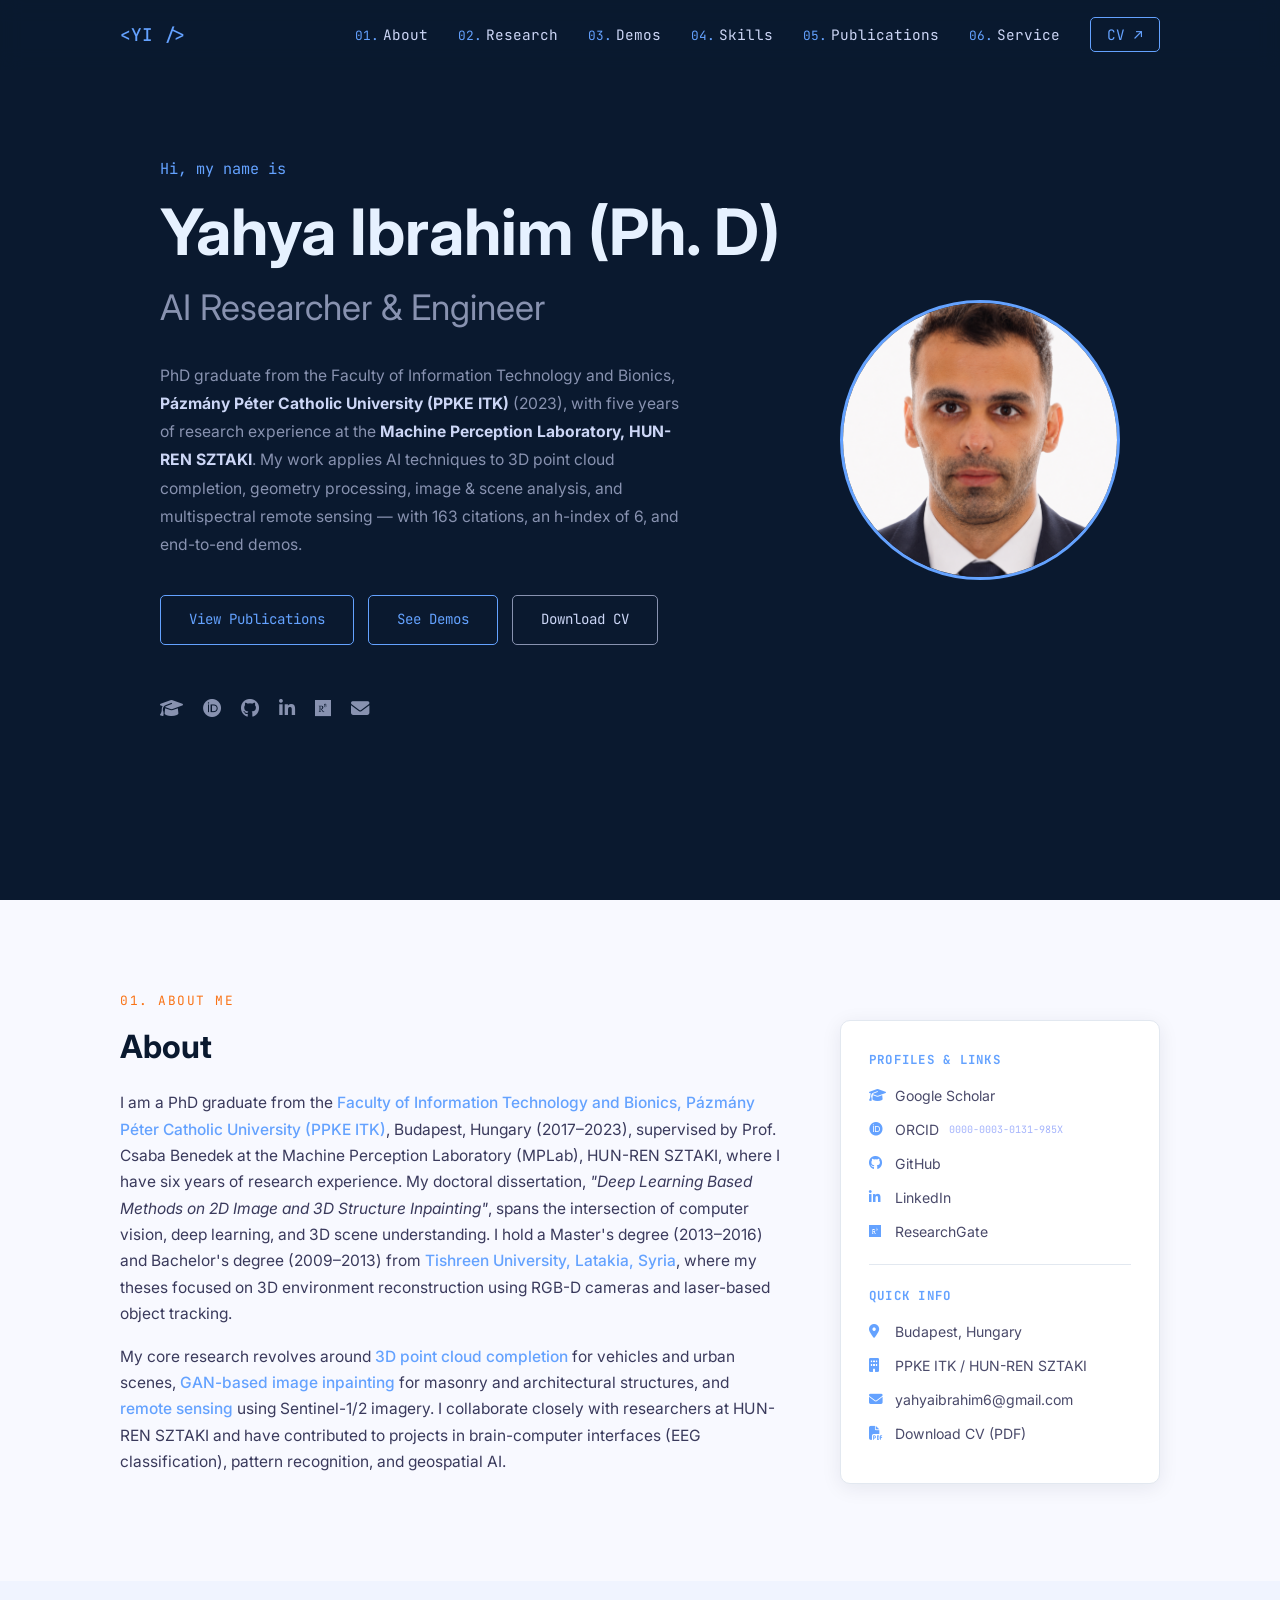
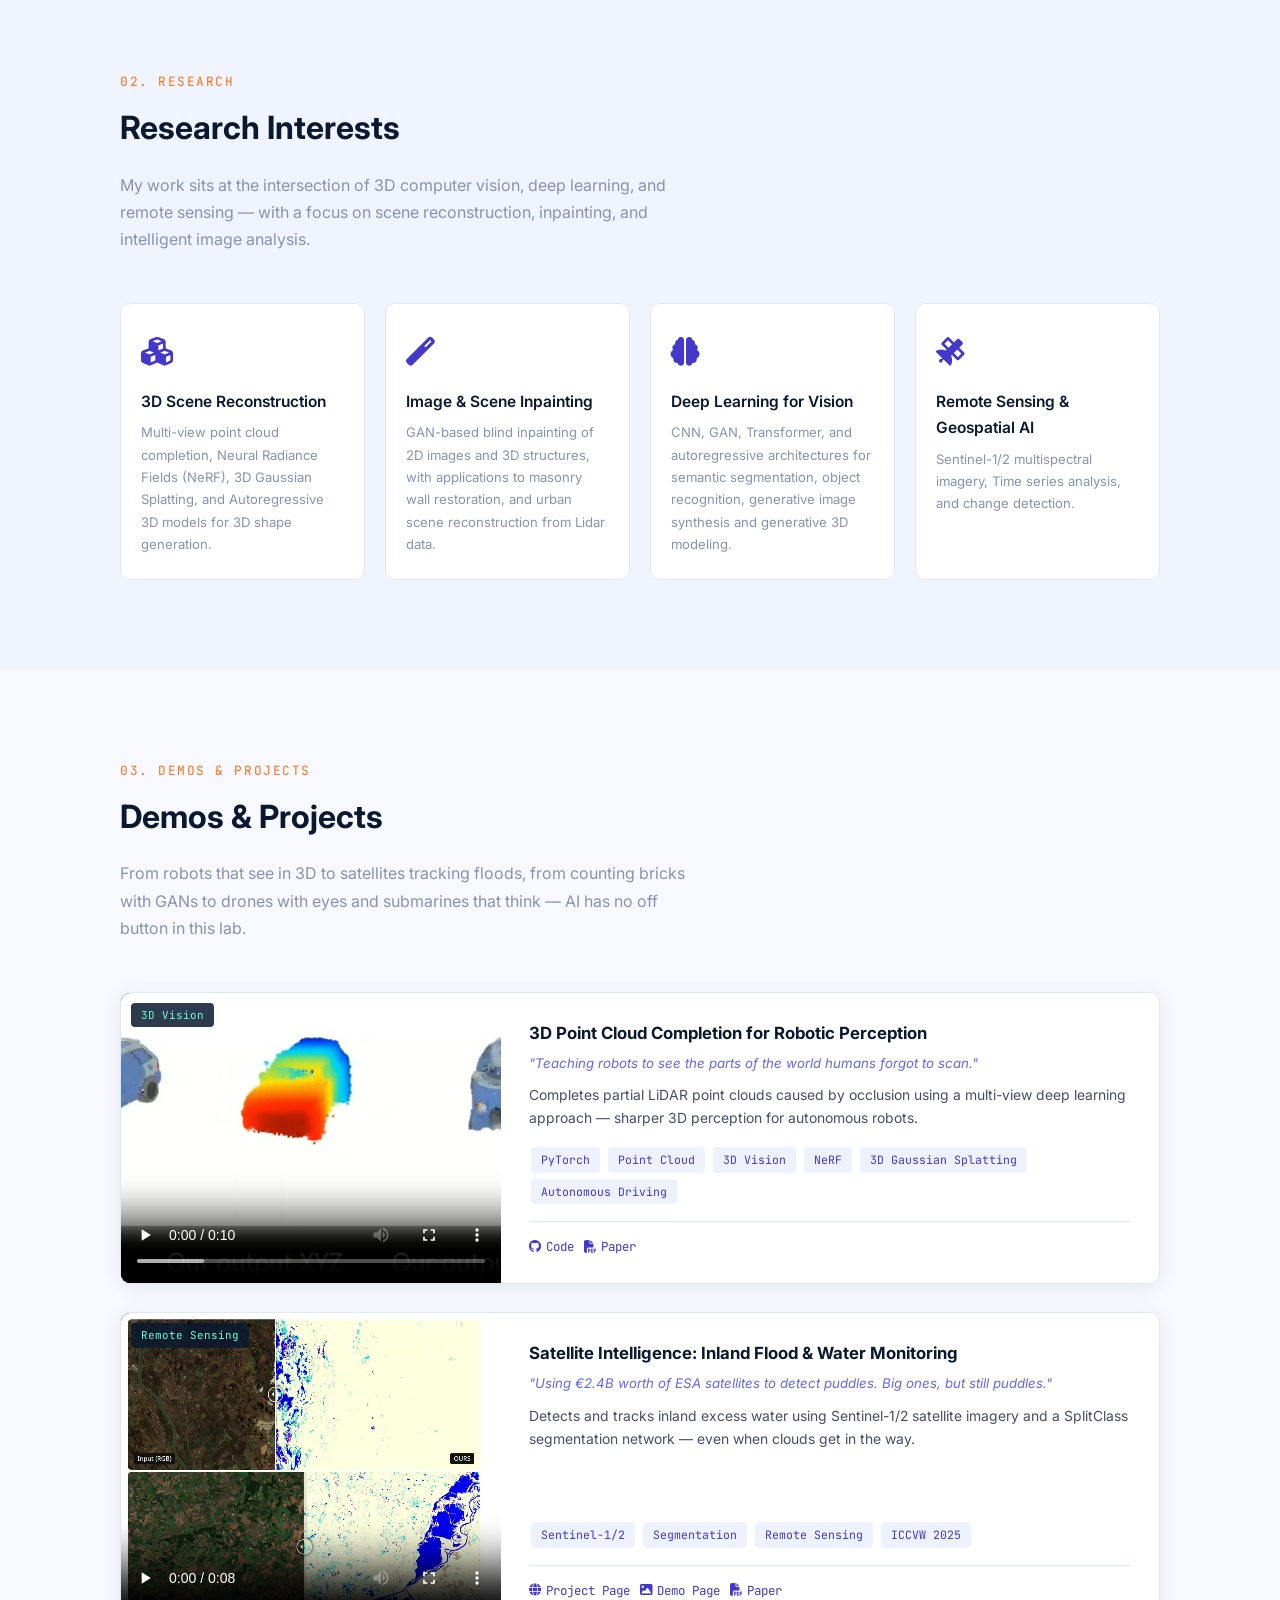
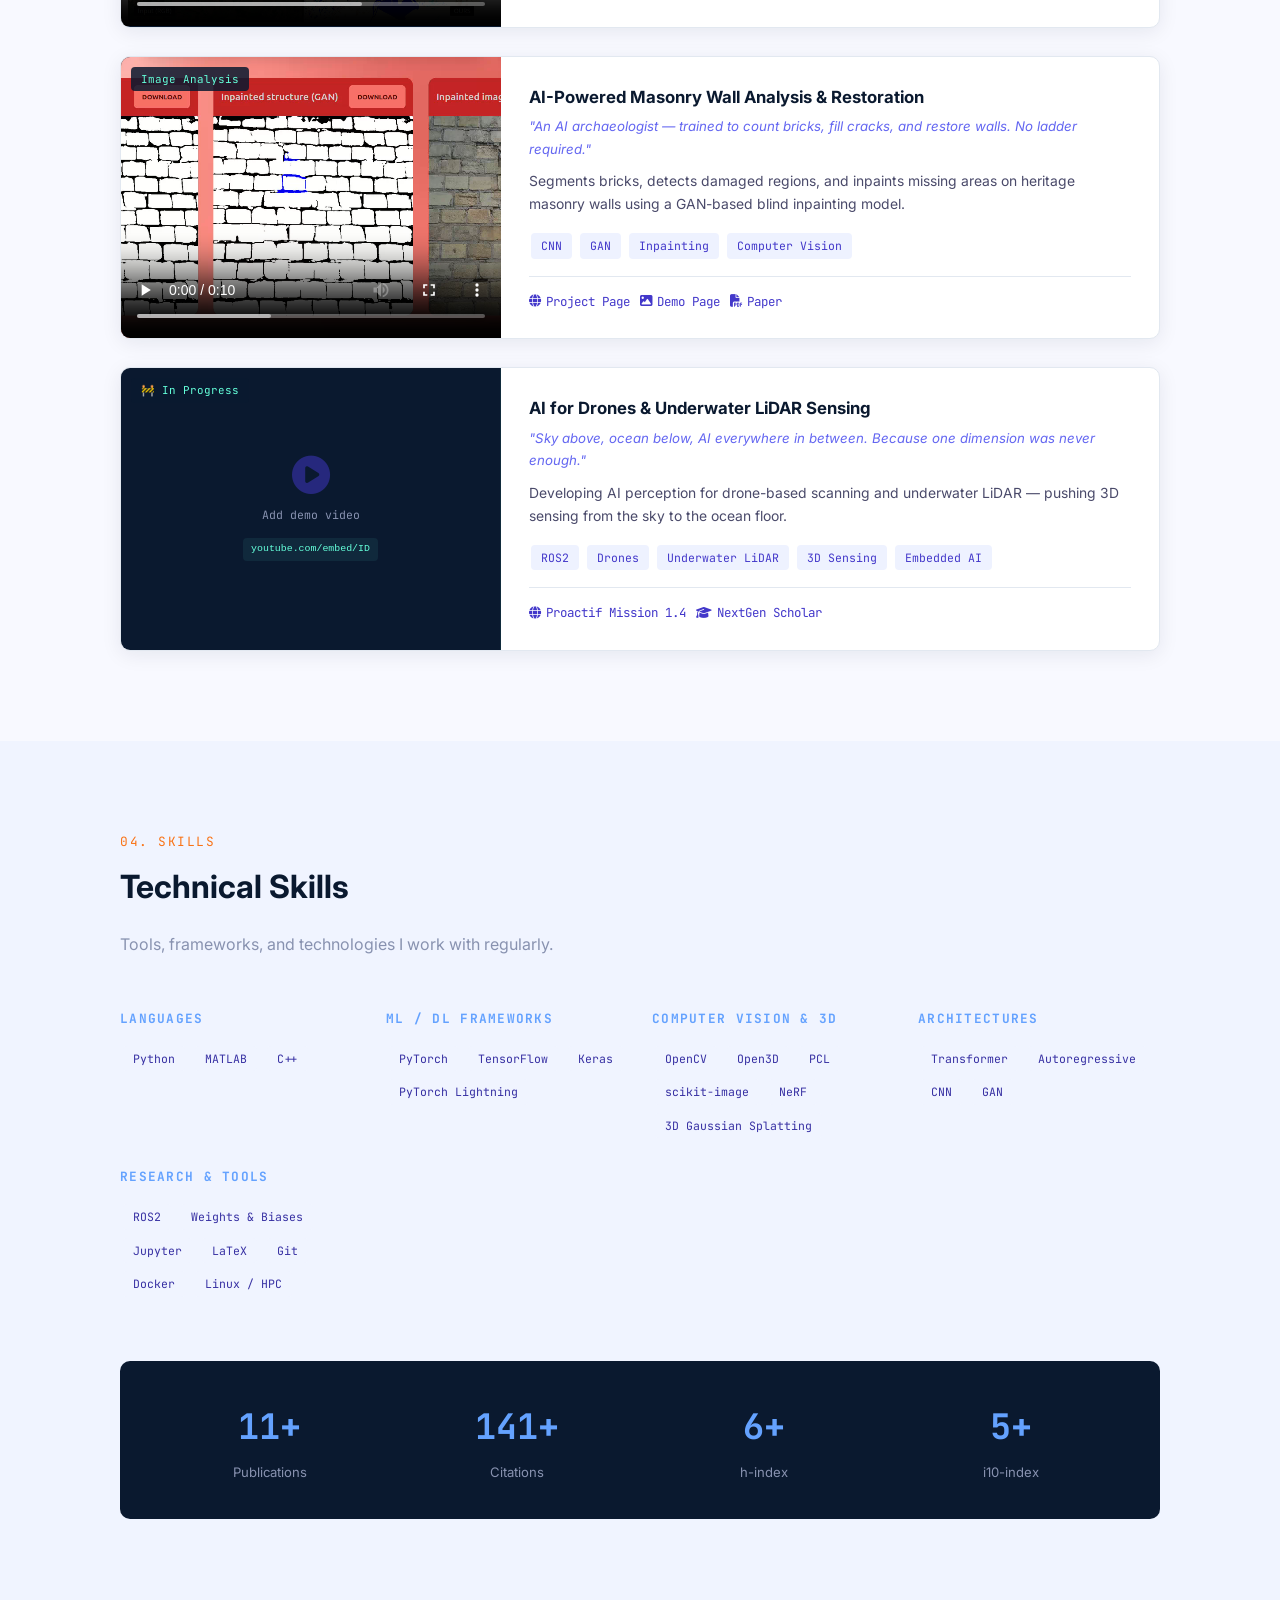
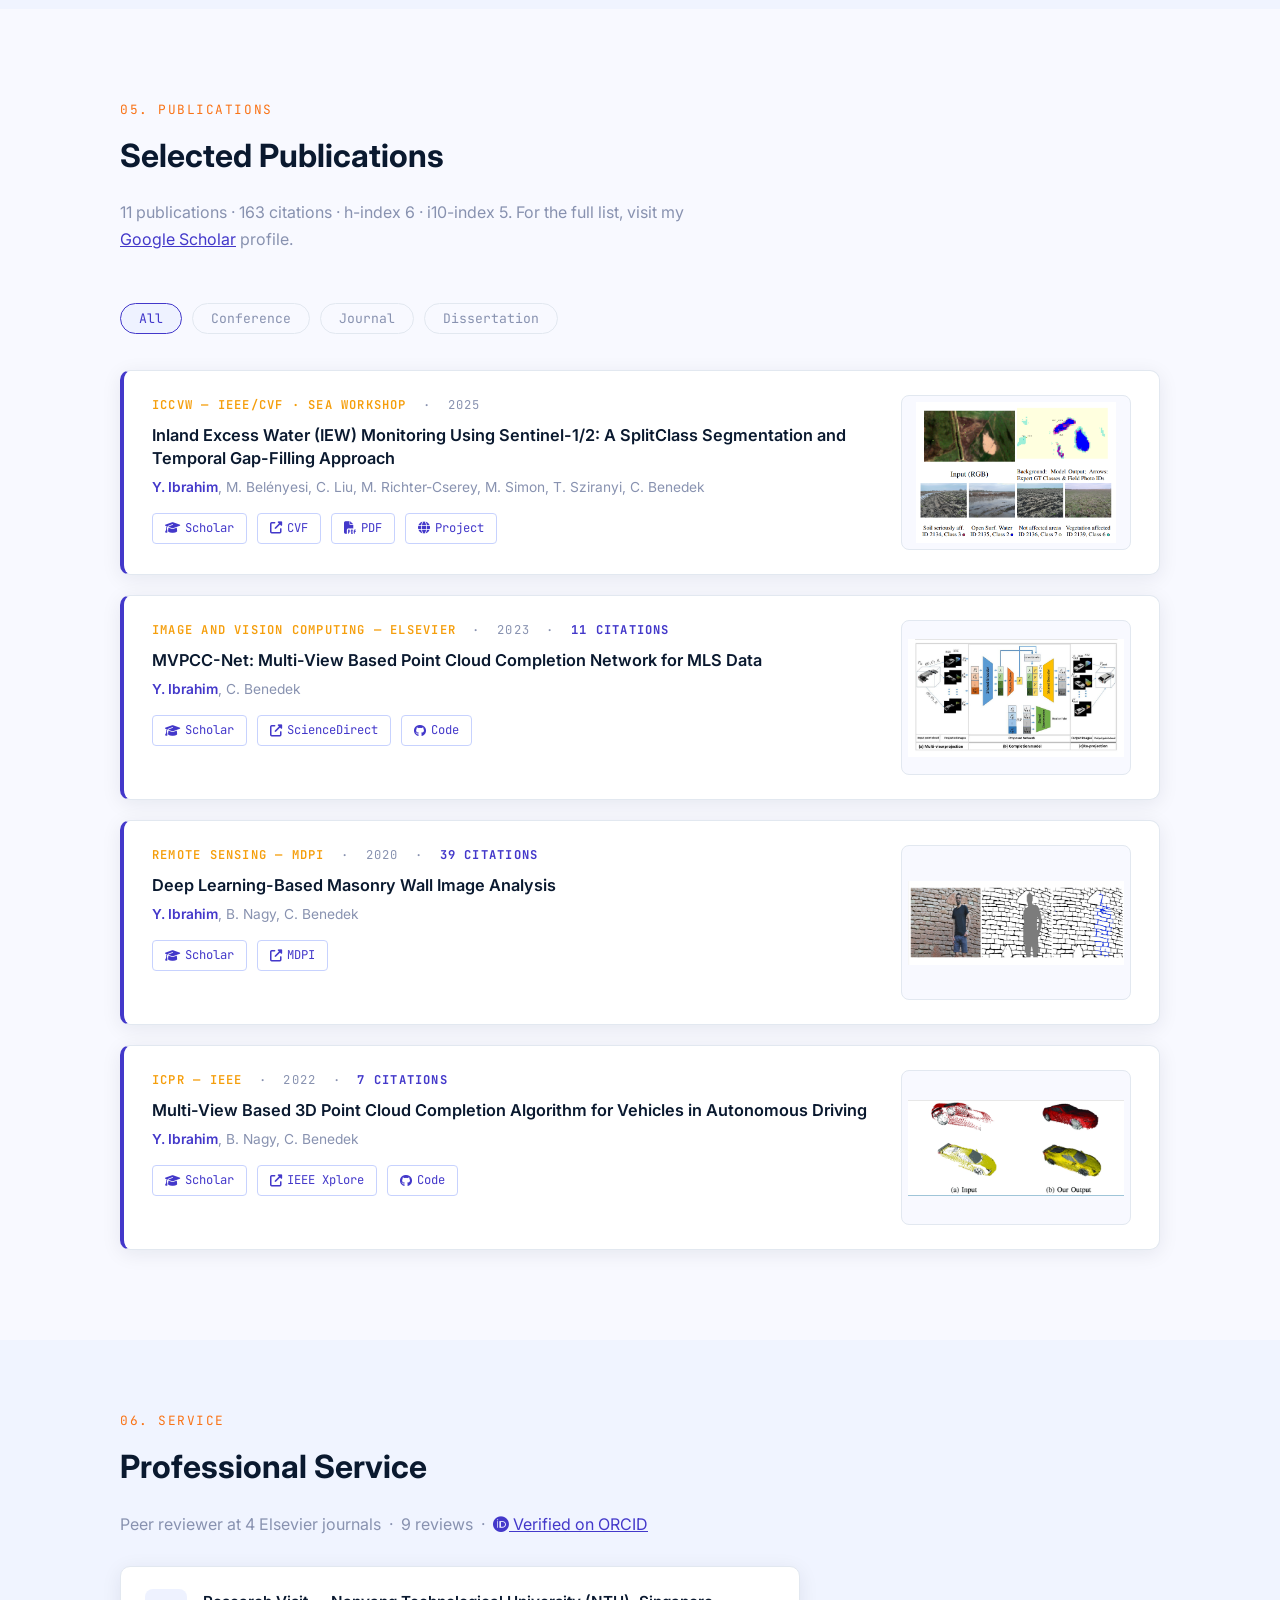
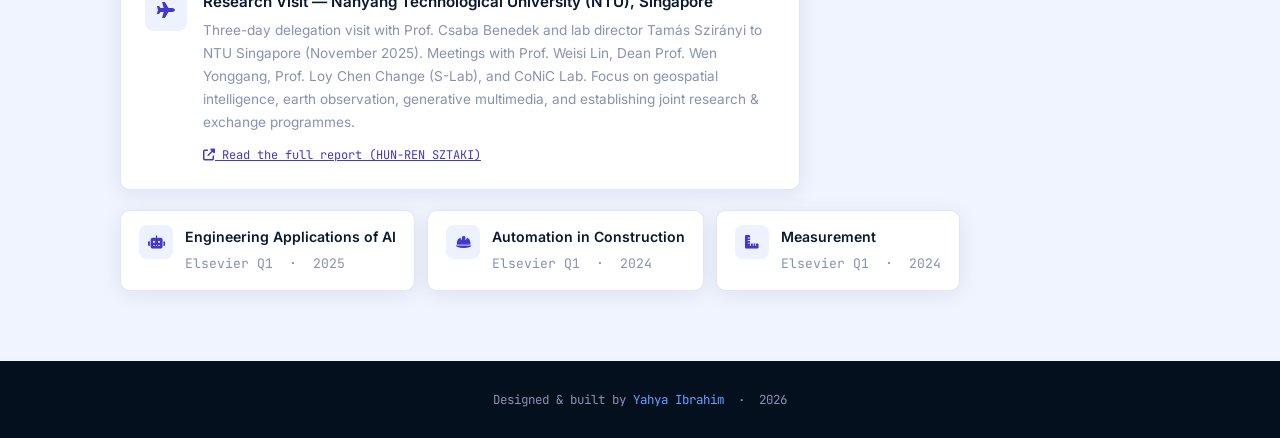
==== index.html @ 137d8a8e "first attempt" ====
<!DOCTYPE html>
<html lang="en">
<head>
  <meta charset="UTF-8" />
  <meta name="viewport" content="width=device-width, initial-scale=1.0" />
  <title>Yahya Ibrahim — AI Researcher & Engineer</title>

  <!-- Fonts -->
  <link href="https://fonts.googleapis.com/css2?family=Inter:wght@300;400;500;600;700&family=JetBrains+Mono:wght@400;500&display=swap" rel="stylesheet" />
  <!-- Font Awesome -->
  <link rel="stylesheet" href="https://cdnjs.cloudflare.com/ajax/libs/font-awesome/6.5.0/css/all.min.css" />

  <style>
    /* ── Reset & Base ── */
    *, *::before, *::after { box-sizing: border-box; margin: 0; padding: 0; }

    :root {
      --navy:    #0a192f;
      --navy-2:  #112240;
      --navy-3:  #1e3a5f;
      --slate:   #8892b0;
      --light:   #ccd6f6;
      --white:   #e6f1ff;
      --accent:  #64a2ff;
      --accent2: #57cbff;
      --text:    #1a1a2e;
      --body-bg: #f8f9ff;
      --card-bg: #ffffff;
      --border:  #e2e8f0;
      --font:    'Inter', sans-serif;
      --mono:    'JetBrains Mono', monospace;
      --nav-h:   70px;
      --radius:  10px;
      --shadow:  0 4px 20px rgba(10,25,47,.08);
      --shadow-md: 0 8px 30px rgba(10,25,47,.12);
    }

    html { scroll-behavior: smooth; }

    body {
      font-family: var(--font);
      background: var(--body-bg);
      color: var(--text);
      line-height: 1.7;
    }

    a { color: inherit; text-decoration: none; }
    ul { list-style: none; }
    img { display: block; max-width: 100%; }

    section { padding: 90px 0; }
    .container { max-width: 1100px; margin: 0 auto; padding: 0 30px; }

    /* ── Typography helpers ── */
    .section-label {
      font-family: var(--mono);
      font-size: .8rem;
      color: #f97316;
      letter-spacing: .12em;
      text-transform: uppercase;
      margin-bottom: 8px;
    }
    .section-title {
      font-size: 2rem;
      font-weight: 700;
      color: var(--navy);
      margin-bottom: 16px;
    }
    .section-sub {
      color: var(--slate);
      max-width: 580px;
      margin-bottom: 50px;
    }
    .tag {
      display: inline-block;
      font-family: var(--mono);
      font-size: .72rem;
      background: #eef2ff;
      color: #4338ca;
      border-radius: 4px;
      padding: 3px 10px;
      margin: 3px 2px;
    }

    /* ── Navigation ── */
    nav {
      position: fixed;
      top: 0; left: 0; right: 0;
      height: var(--nav-h);
      background: rgba(10,25,47,.96);
      backdrop-filter: blur(10px);
      z-index: 1000;
      display: flex;
      align-items: center;
    }
    .nav-inner {
      max-width: 1100px;
      margin: 0 auto;
      padding: 0 30px;
      width: 100%;
      display: flex;
      align-items: center;
      justify-content: space-between;
    }
    .nav-logo {
      font-family: var(--mono);
      font-size: 1.1rem;
      color: var(--accent);
      font-weight: 500;
    }
    .nav-links {
      display: flex;
      gap: 30px;
      align-items: center;
    }
    .nav-links a {
      font-size: .9rem;
      color: var(--light);
      transition: color .2s;
      font-family: var(--mono);
    }
    .nav-links a:hover { color: var(--accent); }
    .nav-links .nav-num {
      color: var(--accent);
      margin-right: 4px;
      font-size: .8rem;
    }
    .nav-cv {
      border: 1px solid var(--accent);
      color: var(--accent) !important;
      padding: 7px 16px;
      border-radius: 5px;
      transition: background .2s !important;
    }
    .nav-cv:hover { background: rgba(100,255,218,.1) !important; }

    /* ── Hamburger (mobile) ── */
    .hamburger { display: none; cursor: pointer; flex-direction: column; gap: 5px; }
    .hamburger span { width: 24px; height: 2px; background: var(--light); border-radius: 2px; transition: .3s; }

    /* ── Hero ── */
    #hero {
      min-height: 100vh;
      background: var(--navy);
      display: flex;
      align-items: center;
      padding-top: var(--nav-h);
    }
    .hero-inner {
      display: grid;
      grid-template-columns: 1fr auto;
      gap: 60px;
      align-items: center;
    }
    .hero-greeting {
      font-family: var(--mono);
      font-size: .95rem;
      color: var(--accent);
      margin-bottom: 16px;
    }
    .hero-name {
      font-size: clamp(2.4rem, 5vw, 4rem);
      font-weight: 700;
      color: var(--white);
      line-height: 1.1;
      margin-bottom: 10px;
    }
    .hero-title {
      font-size: clamp(1.4rem, 3vw, 2.2rem);
      font-weight: 400;
      color: var(--slate);
      margin-bottom: 24px;
    }
    .hero-bio {
      color: var(--slate);
      max-width: 520px;
      font-size: .98rem;
      margin-bottom: 36px;
      line-height: 1.8;
    }
    .hero-buttons {
      display: flex;
      flex-wrap: wrap;
      gap: 14px;
      margin-bottom: 48px;
    }
    .btn-primary {
      background: transparent;
      border: 1px solid var(--accent);
      color: var(--accent);
      padding: 12px 28px;
      border-radius: 5px;
      font-family: var(--mono);
      font-size: .88rem;
      cursor: pointer;
      transition: background .2s;
    }
    .btn-primary:hover { background: rgba(100,255,218,.1); }
    .btn-ghost {
      background: transparent;
      border: 1px solid var(--slate);
      color: var(--light);
      padding: 12px 28px;
      border-radius: 5px;
      font-family: var(--mono);
      font-size: .88rem;
      cursor: pointer;
      transition: border-color .2s, color .2s;
    }
    .btn-ghost:hover { border-color: var(--accent); color: var(--accent); }

    /* Social strip */
    .hero-social {
      display: flex;
      gap: 20px;
      align-items: center;
    }
    .hero-social a {
      color: var(--slate);
      font-size: 1.15rem;
      transition: color .2s, transform .2s;
    }
    .hero-social a:hover { color: var(--accent); transform: translateY(-2px); }

    /* Photo */
    .hero-photo {
      position: relative;
      flex-shrink: 0;
    }
    .hero-photo-frame {
      width: 280px;
      height: 280px;
      border-radius: 50%;
      overflow: hidden;
      border: 3px solid var(--accent);
      background: var(--navy-2);
      display: flex;
      align-items: center;
      justify-content: center;
    }
    .hero-photo-frame img {
      width: 100%;
      height: 100%;
      object-fit: cover;
    }
    .hero-photo-frame .photo-placeholder {
      color: var(--slate);
      font-size: 5rem;
    }
    .hero-photo::after {
      content: '';
      position: absolute;
      width: 280px;
      height: 280px;
      border-radius: 50%;
      border: 2px solid var(--accent);
      top: 14px; left: 14px;
      z-index: -1;
      opacity: .4;
    }

    /* ── About ── */
    #about { background: var(--body-bg); }
    .about-grid {
      display: grid;
      grid-template-columns: 1fr 320px;
      gap: 60px;
      align-items: start;
    }
    .about-text p {
      color: #3a3a5c;
      margin-bottom: 16px;
      font-size: .97rem;
    }
    .about-text .highlight { color: var(--accent); font-weight: 500; }

    /* Quick-info sidebar */
    .about-sidebar {
      background: var(--card-bg);
      border: 1px solid var(--border);
      border-radius: var(--radius);
      padding: 28px;
      box-shadow: var(--shadow);
    }
    .about-sidebar h4 {
      font-size: .78rem;
      font-family: var(--mono);
      color: var(--accent);
      text-transform: uppercase;
      letter-spacing: .1em;
      margin-bottom: 14px;
    }
    .sidebar-links li { margin-bottom: 10px; }
    .sidebar-links a {
      display: flex;
      align-items: center;
      gap: 10px;
      font-size: .88rem;
      color: #4a4a6a;
      transition: color .2s;
    }
    .sidebar-links a:hover { color: var(--accent); }
    .sidebar-links i { width: 16px; color: var(--accent); font-size: .85rem; }
    .sidebar-divider { height: 1px; background: var(--border); margin: 20px 0; }

    /* ── Research Interests ── */
    #research { background: #f0f4ff; }
    .interests-grid {
      display: grid;
      grid-template-columns: repeat(auto-fill, minmax(220px, 1fr));
      gap: 20px;
    }
    .interest-card {
      background: var(--card-bg);
      border: 1px solid var(--border);
      border-radius: var(--radius);
      padding: 24px 20px;
      transition: transform .2s, box-shadow .2s, border-color .2s;
      cursor: default;
    }
    .interest-card:hover {
      transform: translateY(-4px);
      box-shadow: var(--shadow-md);
      border-color: #a5b4fc;
    }
    .interest-icon {
      font-size: 1.8rem;
      margin-bottom: 12px;
      color: #4338ca;
    }
    .interest-card h4 { font-size: .97rem; font-weight: 600; color: var(--navy); margin-bottom: 6px; }
    .interest-card p { font-size: .82rem; color: var(--slate); }

    /* ── Publications ── */
    #publications { background: var(--body-bg); }
    .pub-filters {
      display: flex;
      flex-wrap: wrap;
      gap: 10px;
      margin-bottom: 36px;
    }
    .pub-filter-btn {
      padding: 6px 18px;
      border: 1px solid var(--border);
      border-radius: 20px;
      font-size: .82rem;
      font-family: var(--mono);
      background: transparent;
      cursor: pointer;
      color: var(--slate);
      transition: .2s;
    }
    .pub-filter-btn.active, .pub-filter-btn:hover {
      border-color: #4338ca;
      color: #4338ca;
      background: #eef2ff;
    }
    .pub-list { display: flex; flex-direction: column; gap: 20px; }
    .pub-card {
      background: var(--card-bg);
      border: 1px solid var(--border);
      border-left: 4px solid #4338ca;
      border-radius: var(--radius);
      padding: 24px 28px;
      box-shadow: var(--shadow);
      transition: box-shadow .2s;
      display: grid;
      grid-template-columns: 1fr 230px;
      gap: 24px;
      align-items: start;
    }
    .pub-card:hover { box-shadow: var(--shadow-md); }
    .pub-card-img {
      width: 230px;
      height: 155px;
      border-radius: 8px;
      overflow: hidden;
      border: 1px solid var(--border);
      flex-shrink: 0;
      align-self: center;
      background: #f8f9ff;
      display: flex;
      align-items: center;
      justify-content: center;
      padding: 6px;
    }
    .pub-card-img img {
      width: 100%;
      height: 100%;
      object-fit: contain;
      transition: transform .35s;
      display: block;
    }
    .pub-card:hover .pub-card-img img { transform: scale(1.04); }
    .pub-img-empty {
      width: 100%;
      height: 100%;
      display: flex;
      flex-direction: column;
      align-items: center;
      justify-content: center;
      gap: 7px;
      border: 2px dashed #c7d2fe;
      border-radius: 8px;
      background: #f5f7ff;
      color: #818cf8;
      font-size: .7rem;
      font-family: var(--mono);
      text-align: center;
      padding: 14px;
      transition: border-color .2s, background .2s;
    }
    .pub-img-empty:hover { border-color: #6366f1; background: #eef2ff; }
    .pub-img-empty i { font-size: 1.6rem; opacity: .6; }
    .pub-venue {
      font-family: var(--mono);
      font-size: .76rem;
      color: var(--slate);
      text-transform: uppercase;
      letter-spacing: .1em;
      margin-bottom: 8px;
    }
    .pub-venue .venue-name {
      color: #f59e0b;
      font-weight: 600;
    }
    .pub-title {
      font-size: 1.02rem;
      font-weight: 600;
      color: var(--navy);
      margin-bottom: 6px;
      line-height: 1.4;
    }
    .pub-authors {
      font-size: .86rem;
      color: var(--slate);
      margin-bottom: 14px;
    }
    .pub-authors .me { font-weight: 600; color: #4338ca; }
    .pub-links { display: flex; flex-wrap: wrap; gap: 10px; }
    .pub-link {
      display: flex;
      align-items: center;
      gap: 5px;
      font-family: var(--mono);
      font-size: .76rem;
      color: #4338ca;
      border: 1px solid #c7d2fe;
      border-radius: 4px;
      padding: 4px 12px;
      transition: background .2s;
    }
    .pub-link:hover { background: #eef2ff; }

    /* ── Professional Service ── */
    #service { background: #f0f4ff; padding: 70px 0; }
    .service-grid {
      display: grid;
      grid-template-columns: 1fr 1fr;
      gap: 24px;
      margin-top: 40px;
    }
    .service-card {
      background: var(--card-bg);
      border: 1px solid var(--border);
      border-radius: var(--radius);
      padding: 22px 24px;
      box-shadow: var(--shadow);
      display: flex;
      gap: 16px;
      align-items: flex-start;
      transition: box-shadow .2s;
    }
    .service-card:hover { box-shadow: var(--shadow-md); }
    .service-icon {
      width: 42px; height: 42px;
      border-radius: 8px;
      background: #eef2ff;
      display: flex; align-items: center; justify-content: center;
      flex-shrink: 0;
      color: #4338ca;
      font-size: 1rem;
    }
    .service-card h4 { font-size: .95rem; font-weight: 600; color: var(--navy); margin-bottom: 4px; }
    .service-card p { font-size: .82rem; color: var(--slate); margin-bottom: 0; }
    .service-meta {
      font-family: var(--mono);
      font-size: .72rem;
      color: #a5b4fc;
      margin-top: 6px;
    }
    .orcid-badge {
      display: inline-flex;
      align-items: center;
      gap: 8px;
      background: #f0fdf4;
      border: 1px solid #bbf7d0;
      border-radius: 6px;
      padding: 8px 16px;
      font-size: .82rem;
      color: #16a34a;
      margin-top: 16px;
      text-decoration: none;
      transition: background .2s;
    }
    .orcid-badge:hover { background: #dcfce7; }
    .orcid-badge i { font-size: 1.1rem; }
    @media (max-width: 700px) { .service-grid { grid-template-columns: 1fr; } }

    /* ── Demos / Projects ── */
    /* ── Demos ── */
    #demos { background: var(--body-bg); }
    .demo-list { display: flex; flex-direction: column; gap: 28px; }
    .demo-item {
      background: var(--card-bg);
      border: 1px solid var(--border);
      border-radius: var(--radius);
      overflow: hidden;
      box-shadow: var(--shadow);
      display: grid;
      grid-template-columns: 380px 1fr;
      transition: box-shadow .25s;
      min-height: 220px;
    }
    .demo-item:hover { box-shadow: var(--shadow-md); }
    .demo-video-col {
      position: relative;
      background: var(--navy);
      overflow: hidden;
      display: flex;
      flex-direction: column;
    }
    .demo-video-col iframe,
    .demo-video-col video {
      width: 100%;
      flex: 1;
      min-height: 0;
      object-fit: cover;
      display: block;
      border: none;
    }
    .demo-video-empty {
      position: absolute;
      top: 0; left: 0; right: 0; bottom: 0;
      display: flex;
      flex-direction: column;
      align-items: center;
      justify-content: center;
      gap: 10px;
      color: var(--slate);
      font-family: var(--mono);
      font-size: .72rem;
      text-align: center;
      padding: 20px;
      cursor: default;
      border-right: 1px solid rgba(100,255,218,.08);
    }
    .demo-video-empty i { font-size: 2.4rem; color: #4338ca; opacity: .5; }
    .demo-video-empty code {
      font-size: .62rem;
      color: #64ffda;
      background: rgba(100,255,218,.07);
      padding: 3px 8px;
      border-radius: 4px;
      margin-top: 4px;
    }
    .demo-video-label {
      position: absolute;
      top: 10px; left: 10px;
      font-family: var(--mono);
      font-size: .68rem;
      color: #64ffda;
      background: rgba(10,25,47,.85);
      padding: 3px 10px;
      border-radius: 4px;
      z-index: 1;
    }
    .demo-text-col { padding: 26px 28px; display: flex; flex-direction: column; }
    .demo-text-col h4 { font-size: 1.05rem; font-weight: 700; color: var(--navy); margin-bottom: 4px; }
    .demo-funny { font-size: .83rem; color: #6366f1; font-style: italic; margin-bottom: 10px; }
    .demo-desc { font-size: .87rem; color: #4a4a6a; margin-bottom: 14px; flex: 1; line-height: 1.65; }
    .demo-tags { margin-bottom: 14px; }
    .demo-links { display: flex; flex-wrap: wrap; gap: 10px; border-top: 1px solid var(--border); padding-top: 14px; margin-top: auto; }
    .demo-btn {
      display: flex; align-items: center; gap: 5px;
      font-size: .78rem; font-family: var(--mono);
      color: #4338ca; transition: color .2s;
    }
    .demo-btn:hover { color: #f97316; }
    .demo-wip {
      display: inline-flex; align-items: center; gap: 6px;
      font-family: var(--mono); font-size: .7rem;
      color: #f97316; background: #fff7ed;
      border: 1px solid #fed7aa; border-radius: 4px;
      padding: 3px 10px; margin-left: auto;
    }
    @media (max-width: 800px) {
      .demo-item { grid-template-columns: 1fr; }
      .demo-video-col { min-height: 210px; }
    }

    /* ── Skills ── */
    #skills { background: #f0f4ff; }
    .skills-grid {
      display: grid;
      grid-template-columns: repeat(auto-fill, minmax(200px, 1fr));
      gap: 24px;
    }
    .skill-group h4 {
      font-family: var(--mono);
      font-size: .8rem;
      color: var(--accent);
      text-transform: uppercase;
      letter-spacing: .1em;
      margin-bottom: 12px;
    }
    .skill-group .tag { background: #f0f4ff; color: #3730a3; margin: 4px 3px; }

    /* Stats bar */
    .stats-row {
      display: grid;
      grid-template-columns: repeat(4, 1fr);
      gap: 20px;
      background: var(--navy);
      border-radius: var(--radius);
      padding: 36px;
      margin-top: 60px;
    }
    .stat-item { text-align: center; }
    .stat-num {
      font-size: 2.2rem;
      font-weight: 700;
      color: var(--accent);
      font-family: var(--mono);
      margin-bottom: 4px;
    }
    .stat-label { font-size: .82rem; color: var(--slate); }

    /* ── Footer ── */
    footer {
      background: #05101f;
      color: var(--slate);
      text-align: center;
      padding: 28px 30px;
      font-family: var(--mono);
      font-size: .78rem;
    }
    footer a { color: var(--accent); }

    /* ── Scroll indicator ── */
    .scroll-line {
      position: fixed;
      top: 0; left: 0;
      height: 3px;
      background: var(--accent);
      z-index: 9999;
      transition: width .1s;
    }

    /* ── Mobile ── */
    @media (max-width: 900px) {
      .hero-inner { grid-template-columns: 1fr; text-align: center; }
      .hero-photo { margin: 0 auto; }
      .hero-buttons, .hero-social { justify-content: center; }
      .about-grid { grid-template-columns: 1fr; }
      .stats-row { grid-template-columns: repeat(2, 1fr); }
      .nav-links { display: none; flex-direction: column; position: absolute; top: var(--nav-h); left: 0; right: 0; background: var(--navy); padding: 20px 30px; gap: 16px; }
      .nav-links.open { display: flex; }
      .hamburger { display: flex; }
    }
    @media (max-width: 700px) {
      .pub-card { grid-template-columns: 1fr; }
      .pub-card-img { width: 100%; height: 180px; order: -1; }
    }
    @media (max-width: 600px) {
      .stats-row { grid-template-columns: 1fr 1fr; padding: 24px; }
      section { padding: 60px 0; }
    }
  </style>
</head>
<body>

<!-- Scroll progress bar -->
<div class="scroll-line" id="scrollLine"></div>

<!-- ── Navigation ── -->
<nav>
  <div class="nav-inner">
    <a href="#hero" class="nav-logo">&lt;YI /&gt;</a>
    <ul class="nav-links" id="navLinks">
      <li><a href="#about"><span class="nav-num">01.</span>About</a></li>
      <li><a href="#research"><span class="nav-num">02.</span>Research</a></li>
      <li><a href="#demos"><span class="nav-num">03.</span>Demos</a></li>
      <li><a href="#skills"><span class="nav-num">04.</span>Skills</a></li>
      <li><a href="#publications"><span class="nav-num">05.</span>Publications</a></li>
      <li><a href="#service"><span class="nav-num">06.</span>Service</a></li>
      <li><a href="assets/yahya_ibrahim_cv.pdf" target="_blank" class="nav-cv">CV ↗</a></li>
    </ul>
    <div class="hamburger" id="hamburger" onclick="toggleNav()">
      <span></span><span></span><span></span>
    </div>
  </div>
</nav>

<!-- ── Hero ── -->
<section id="hero">
  <div class="container">
    <div class="hero-inner">
      <div>
        <p class="hero-greeting">Hi, my name is</p>
        <h1 class="hero-name">Yahya Ibrahim (Ph. D)</h1>
        <h2 class="hero-title">AI Researcher &amp; Engineer</h2>
        <p class="hero-bio">
          PhD graduate from the Faculty of Information Technology and Bionics,
          <a href="https://ppke.hu/oktatok/ibrahim-yahya-dr" target="_blank" rel="noopener" style="color:var(--light)"><strong>Pázmány Péter Catholic University (PPKE ITK)</strong></a> (2023),
          with five years of research experience at the
          <a href="https://sztaki.hun-ren.hu/en/organisation/departments/mplab" target="_blank" rel="noopener" style="color:var(--light)"><strong>Machine Perception Laboratory, HUN-REN SZTAKI</strong></a>.
          My work applies AI techniques to 3D point cloud completion, geometry processing, image &amp; scene analysis,
          and multispectral remote sensing — with 163 citations, an h-index of 6, and end-to-end demos.
        </p>
        <div class="hero-buttons">
          <a href="#publications" class="btn-primary">View Publications</a>
          <a href="#demos" class="btn-primary">See Demos</a>
          <a href="assets/yahya_ibrahim_cv.pdf" target="_blank" rel="noopener" class="btn-ghost">Download CV</a>
        </div>
        <div class="hero-social">
          <a href="https://scholar.google.com/citations?user=1ShbTvIAAAAJ&hl=en" title="Google Scholar" target="_blank" rel="noopener"><i class="fas fa-graduation-cap"></i></a>
          <a href="https://orcid.org/0000-0003-0131-985X" title="ORCID" target="_blank" rel="noopener"><i class="fab fa-orcid"></i></a>
          <a href="#" title="GitHub" target="_blank" rel="noopener"><i class="fab fa-github"></i></a>
          <a href="https://www.linkedin.com/in/yahya-ibrahim-a2b756108/" title="LinkedIn" target="_blank" rel="noopener"><i class="fab fa-linkedin-in"></i></a>
          <a href="https://www.researchgate.net/profile/Yahya-Ibrahim?ev=hdr_xprf" title="ResearchGate" target="_blank" rel="noopener"><i class="fab fa-researchgate"></i></a>
          <a href="mailto:yahyaibrahim6@gmail.com" title="Email"><i class="fas fa-envelope"></i></a>
        </div>
      </div>

      <!-- Profile photo -->
      <div class="hero-photo">
        <div class="hero-photo-frame">
          <!-- TODO: Replace with your photo: <img src="your-photo.jpg" alt="Yahya Ibrahim"> -->
         
            <img src="assets/yahya_tie.png" alt="Yahya Ibrahim", style="object-fit: cover; width: 100%; height: 100%;">
          <div class="photo-overlay"></div>
        </div>
      </div>
    </div>
  </div>
</section>

<!-- ── About ── -->
<section id="about">
  <div class="container">
    <p class="section-label">01. About Me</p>
    <div class="about-grid">
      <!-- Bio text -->
      <div class="about-text">
        <h2 class="section-title">About</h2>
        <p>
          I am a PhD graduate from the <span class="highlight">Faculty of Information Technology and Bionics,
          Pázmány Péter Catholic University (PPKE ITK)</span>, Budapest, Hungary (2017–2023),
          supervised by Prof. Csaba Benedek at the Machine Perception Laboratory (MPLab),
          HUN-REN SZTAKI, where I have six years of research experience. My doctoral dissertation,
          <em>"Deep Learning Based Methods on 2D Image and 3D Structure Inpainting"</em>,
          spans the intersection of computer vision, deep learning, and 3D scene understanding.
          I hold a Master's degree (2013–2016) and Bachelor's degree (2009–2013) from
          <span class="highlight">Tishreen University, Latakia, Syria</span>, where my theses focused
          on 3D environment reconstruction using RGB-D cameras and laser-based object tracking.
        </p>
        <p>
          My core research revolves around <span class="highlight">3D point cloud completion</span>
          for vehicles and urban scenes, <span class="highlight">GAN-based image inpainting</span>
          for masonry and architectural structures, and <span class="highlight">remote sensing</span>
          using Sentinel-1/2 imagery. I collaborate closely with researchers at HUN-REN SZTAKI
          and have contributed to projects in brain-computer interfaces (EEG classification),
          pattern recognition, and geospatial AI.
        </p>
      </div>

      <!-- Sidebar -->
      <aside class="about-sidebar">
        <h4>Profiles &amp; Links</h4>
        <ul class="sidebar-links">
          <li><a href="https://scholar.google.com/citations?user=1ShbTvIAAAAJ&hl=en" target="_blank"><i class="fas fa-graduation-cap"></i> Google Scholar</a></li>
          <li><a href="https://orcid.org/0000-0003-0131-985X" target="_blank"><i class="fab fa-orcid"></i> ORCID <span style="font-family:var(--mono);font-size:.72em;color:#a5b4fc">0000-0003-0131-985X</span></a></li>
          <li><a href="#" target="_blank"><i class="fab fa-github"></i> GitHub</a></li>
          <li><a href="https://www.linkedin.com/in/yahya-ibrahim-a2b756108/" target="_blank"><i class="fab fa-linkedin-in"></i> LinkedIn</a></li>
          <li><a href="https://www.researchgate.net/profile/Yahya-Ibrahim?ev=hdr_xprf" target="_blank"><i class="fab fa-researchgate"></i> ResearchGate</a></li>
        </ul>
        <div class="sidebar-divider"></div>
        <h4>Quick Info</h4>
        <ul class="sidebar-links">
          <li><a href="#"><i class="fas fa-map-marker-alt"></i> Budapest, Hungary</a></li>
          <li><a href="https://itk.ppke.hu/en" target="_blank"><i class="fas fa-building"></i> PPKE ITK / HUN-REN SZTAKI</a></li>
          <li><a href="mailto:yahyaibrahim6@gmail.com"><i class="fas fa-envelope"></i> yahyaibrahim6@gmail.com</a></li>
          <li><a href="assets/yahya_ibrahim_cv.pdf" target="_blank" rel="noopener"><i class="fas fa-file-pdf"></i> Download CV (PDF)</a></li>
        </ul>
      </aside>
    </div>
  </div>
</section>

<!-- ── Research Interests ── -->
<section id="research">
  <div class="container">
    <p class="section-label">02. Research</p>
    <h2 class="section-title">Research Interests</h2>
    <p class="section-sub">
      My work sits at the intersection of 3D computer vision, deep learning, and remote sensing —
      with a focus on scene reconstruction, inpainting, and intelligent image analysis.
    </p>
    <div class="interests-grid">

      <div class="interest-card">
        <div class="interest-icon"><i class="fas fa-cubes"></i></div>
        <h4>3D Scene Reconstruction</h4>
        <p>Multi-view point cloud completion, Neural Radiance Fields (NeRF), 3D Gaussian Splatting, and Autoregressive 3D models for 3D shape generation.</p>
      </div>

      <div class="interest-card">
        <div class="interest-icon"><i class="fas fa-magic"></i></div>
        <h4>Image &amp; Scene Inpainting</h4>
        <p>GAN-based blind inpainting of 2D images and 3D structures, with applications to masonry wall restoration, and urban scene reconstruction from Lidar data.</p>
      </div>

      <div class="interest-card">
        <div class="interest-icon"><i class="fas fa-brain"></i></div>
        <h4>Deep Learning for Vision</h4>
        <p>CNN, GAN, Transformer, and autoregressive architectures for semantic segmentation, object recognition, generative image synthesis and generative 3D modeling.</p>
      </div>

      <div class="interest-card">
        <div class="interest-icon"><i class="fas fa-satellite"></i></div>
        <h4>Remote Sensing &amp; Geospatial AI</h4>
        <p>Sentinel-1/2 multispectral imagery, Time series analysis, and change detection.</p>
      </div>
<!-- ── Research Interests ── 
      <div class="interest-card">
        <div class="interest-icon"><i class="fas fa-building"></i></div>
        <h4>Architectural Image Analysis</h4>
        <p>Masonry wall segmentation, brick detection, and style transfer for heritage structure documentation.</p>
      </div>

      <div class="interest-card">
        <div class="interest-icon"><i class="fas fa-wave-square"></i></div>
        <h4>Brain-Computer Interfaces</h4>
        <p>Multi-class classification of motor imagery EEG signals for BCI applications using deep learning.</p>
      </div>
  -->    
    </div>
  </div>
</section>

<!-- ── Demos / Projects ── -->
<section id="demos">
  <div class="container">
    <p class="section-label">03. Demos &amp; Projects</p>
    <h2 class="section-title">Demos &amp; Projects</h2>
    <p class="section-sub">
      From robots that see in 3D to satellites tracking floods, from counting bricks with GANs
      to drones with eyes and submarines that think — AI has no off button in this lab.
    </p>

    <div class="demo-list">

      <!-- ① 3D Vision for Robots -->
      <div class="demo-item">
        <div class="demo-video-col">
          <span class="demo-video-label">3D Vision</span>
          <video controls>
            <source src="videos/MVPCC.webm" type="video/webm">
          </video>
        </div>
        <div class="demo-text-col">
          <h4>3D Point Cloud Completion for Robotic Perception</h4>
          <p class="demo-funny">"Teaching robots to see the parts of the world humans forgot to scan."</p>
          <p class="demo-desc">Completes partial LiDAR point clouds caused by occlusion using a multi-view deep learning approach — sharper 3D perception for autonomous robots.</p>
          <div class="demo-tags">
            <span class="tag">PyTorch</span>
            <span class="tag">Point Cloud</span>
            <span class="tag">3D Vision</span>
            <span class="tag">NeRF</span>
            <span class="tag">3D Gaussian Splatting</span>
            <span class="tag">Autonomous Driving</span>
          </div>
          <div class="demo-links">
            <a href="https://github.com/sztaki-geocomp/Multi-view-3d-completion" class="demo-btn" target="_blank" rel="noopener"><i class="fab fa-github"></i> Code</a>
            <a href="https://www.sciencedirect.com/science/article/pii/S0262885623000495" class="demo-btn" target="_blank" rel="noopener"><i class="fas fa-file-pdf"></i> Paper</a>
          </div>
        </div>
      </div>

      <!-- ② Remote Sensing / IEW -->
      <div class="demo-item">
        <div class="demo-video-col">
          <span class="demo-video-label">Remote Sensing</span>
          <video controls>
            <source src="videos/satellite.webm" type="video/webm">
          </video>
        </div>
        <div class="demo-text-col">
          <h4>Satellite Intelligence: Inland Flood &amp; Water Monitoring</h4>
          <p class="demo-funny">"Using €2.4B worth of ESA satellites to detect puddles. Big ones, but still puddles."</p>
          <p class="demo-desc">Detects and tracks inland excess water using Sentinel-1/2 satellite imagery and a SplitClass segmentation network — even when clouds get in the way.</p>
          <div class="demo-tags">
            <span class="tag">Sentinel-1/2</span>
            <span class="tag">Segmentation</span>
            <span class="tag">Remote Sensing</span>
            <span class="tag">ICCVW 2025</span>
          </div>
          <div class="demo-links">
            <a href="https://waterdetection.github.io/water_detection/" class="demo-btn" target="_blank" rel="noopener"><i class="fas fa-globe"></i> Project Page</a>
            <a href="https://huggingface.co/spaces/Yahyasztaki/water_flooding_1" class="demo-btn" target="_blank" rel="noopener"><i class="fas fa-image"></i> Demo Page</a>
            <a href="https://openaccess.thecvf.com/content/ICCV2025W/SEA/papers/Ibrahim_Inland_Excess_Water_IEW_Monitoring_Using_Sentinel-12_A_SplitClass_Segmentation_ICCVW_2025_paper.pdf" class="demo-btn" target="_blank" rel="noopener"><i class="fas fa-file-pdf"></i> Paper</a>
          </div>
        </div>
      </div>

      <!-- ③ Masonry / Image Analysis -->
      <div class="demo-item">
        <div class="demo-video-col">
          <span class="demo-video-label">Image Analysis</span>
          <video controls>
            <source src="videos/masonry.webm" type="video/webm">
          </video>
        </div>
        <div class="demo-text-col">
          <h4>AI-Powered Masonry Wall Analysis &amp; Restoration</h4>
          <p class="demo-funny">"An AI archaeologist — trained to count bricks, fill cracks, and restore walls. No ladder required."</p>
          <p class="demo-desc">Segments bricks, detects damaged regions, and inpaints missing areas on heritage masonry walls using a GAN-based blind inpainting model.</p>
          <div class="demo-tags">
            <span class="tag">CNN</span>
            <span class="tag">GAN</span>
            <span class="tag">Inpainting</span>
            <span class="tag">Computer Vision</span>
          </div>
          <div class="demo-links">
            <a href="http://mplab.sztaki.hu/geocomp/masonryWallAnalysis" class="demo-btn" target="_blank" rel="noopener"><i class="fas fa-globe"></i> Project Page</a>
            <a href="https://imgproc.mplab.sztaki.hu/i" class="demo-btn" target="_blank" rel="noopener"><i class="fas fa-image"></i> Demo Page</a>
            <a href="https://www.mdpi.com/2072-4292/12/23/3918" class="demo-btn" target="_blank" rel="noopener"><i class="fas fa-file-pdf"></i> Paper</a>
          </div>
        </div>
      </div>

      <!-- ④ Drones + Underwater LiDAR -->
      <div class="demo-item">
        <div class="demo-video-col">
          <span class="demo-video-label">🚧 In Progress</span>
          <div class="demo-video-empty">
            <i class="fas fa-play-circle"></i>
            <span>Add demo video</span>
            <code>youtube.com/embed/ID</code>
          </div>
        </div>
        <div class="demo-text-col">
          <h4>AI for Drones &amp; Underwater LiDAR Sensing</h4>
          <p class="demo-funny">"Sky above, ocean below, AI everywhere in between. Because one dimension was never enough."</p>
          <p class="demo-desc">Developing AI perception for drone-based scanning and underwater LiDAR — pushing 3D sensing from the sky to the ocean floor.</p>
          <div class="demo-tags">
            <span class="tag">ROS2</span>
            <span class="tag">Drones</span>
            <span class="tag">Underwater LiDAR</span>
            <span class="tag">3D Sensing</span>
            <span class="tag">Embedded AI</span>
          </div>
          <div class="demo-links">
            <a href="https://proactif-project.eu/emergency-management-and-first-response/#pilot4" class="demo-btn" target="_blank" rel="noopener"><i class="fas fa-globe"></i> Proactif Mission 1.4</a>
            <a href="https://scholar.google.com/citations?view_op=view_citation&hl=en&user=1ShbTvIAAAAJ&citation_for_view=1ShbTvIAAAAJ:roLk4NBRz8UC" class="demo-btn" target="_blank" rel="noopener"><i class="fas fa-graduation-cap"></i> NextGen Scholar</a>
          </div>
        </div>
      </div>

    </div>
  </div>
</section>

<!-- ── Skills ── -->
<section id="skills">
  <div class="container">
    <p class="section-label">04. Skills</p>
    <h2 class="section-title">Technical Skills</h2>
    <p class="section-sub">Tools, frameworks, and technologies I work with regularly.</p>

    <div class="skills-grid">
      <div class="skill-group">
        <h4>Languages</h4>
        <span class="tag">Python</span>
        <span class="tag">MATLAB</span>
        <span class="tag">C++</span>
      </div>
      <div class="skill-group">
        <h4>ML / DL Frameworks</h4>
        <span class="tag">PyTorch</span>
        <span class="tag">TensorFlow</span>
        <span class="tag">Keras</span>
        <span class="tag">PyTorch Lightning</span>
      </div>
      <div class="skill-group">
        <h4>Computer Vision &amp; 3D</h4>
        <span class="tag">OpenCV</span>
        <span class="tag">Open3D</span>
        <span class="tag">PCL</span>
        <span class="tag">scikit-image</span>
        <span class="tag">NeRF</span>
        <span class="tag">3D Gaussian Splatting</span>
      </div>
      <div class="skill-group">
        <h4>Architectures</h4>
        <span class="tag">Transformer</span>
        <span class="tag">Autoregressive</span>
        <span class="tag">CNN</span>
        <span class="tag">GAN</span>
      </div>
      <div class="skill-group">
        <h4>Research &amp; Tools</h4>
        <span class="tag">ROS2</span>
        <span class="tag">Weights &amp; Biases</span>
        <span class="tag">Jupyter</span>
        <span class="tag">LaTeX</span>
        <span class="tag">Git</span>
        <span class="tag">Docker</span>
        <span class="tag">Linux / HPC</span>
      </div>
    </div>

    <!-- Stats bar -->
    <div class="stats-row">
      <div class="stat-item">
        <div class="stat-num">11</div>
        <div class="stat-label">Publications</div>
      </div>
      <div class="stat-item">
        <div class="stat-num">163</div>
        <div class="stat-label">Citations</div>
      </div>
      <div class="stat-item">
        <div class="stat-num">6</div>
        <div class="stat-label">h-index</div>
      </div>
      <div class="stat-item">
        <div class="stat-num">5</div>
        <div class="stat-label">i10-index</div>
      </div>
    </div>
  </div>
</section>

<!-- ── Publications ── -->
<section id="publications">
  <div class="container">
    <p class="section-label">05. Publications</p>
    <h2 class="section-title">Selected Publications</h2>
    <p class="section-sub">
      11 publications · 163 citations · h-index 6 · i10-index 5.
      For the full list, visit my
      <a href="https://scholar.google.com/citations?user=1ShbTvIAAAAJ&hl=en" style="color:#4338ca; text-decoration:underline;" target="_blank">Google Scholar</a> profile.
    </p>

    <div class="pub-filters">
      <button class="pub-filter-btn active">All</button>
      <button class="pub-filter-btn">Conference</button>
      <button class="pub-filter-btn">Journal</button>
      <button class="pub-filter-btn">Dissertation</button>
    </div>

    <div class="pub-list">

      <!-- ① IEW — ICCVW 2025 -->
      <div class="pub-card">
        <div>
          <p class="pub-venue">
            <span class="venue-name">ICCVW — IEEE/CVF · SEA Workshop</span> &nbsp;·&nbsp; 2025
          </p>
          <h3 class="pub-title">Inland Excess Water (IEW) Monitoring Using Sentinel-1/2: A SplitClass Segmentation and Temporal Gap-Filling Approach</h3>
          <p class="pub-authors">
            <span class="me">Y. Ibrahim</span>, M. Belényesi, C. Liu, M. Richter-Cserey, M. Simon, T. Sziranyi, C. Benedek
          </p>
          <div class="pub-links">
            <a href="https://scholar.google.com/citations?view_op=view_citation&hl=en&user=1ShbTvIAAAAJ&citation_for_view=1ShbTvIAAAAJ:_FxGoFyzp5QC"
               class="pub-link" target="_blank" rel="noopener"><i class="fas fa-graduation-cap"></i> Scholar</a>
            <a href="https://openaccess.thecvf.com/content/ICCV2025W/SEA/html/Ibrahim_Inland_Excess_Water_IEW_Monitoring_Using_Sentinel-12_A_SplitClass_Segmentation_ICCVW_2025_paper.html"
               class="pub-link" target="_blank" rel="noopener"><i class="fas fa-external-link-alt"></i> CVF</a>
            <a href="https://openaccess.thecvf.com/content/ICCV2025W/SEA/papers/Ibrahim_Inland_Excess_Water_IEW_Monitoring_Using_Sentinel-12_A_SplitClass_Segmentation_ICCVW_2025_paper.pdf"
               class="pub-link" target="_blank" rel="noopener"><i class="fas fa-file-pdf"></i> PDF</a>
            <a href="https://waterdetection.github.io/water_detection/"
               class="pub-link" target="_blank" rel="noopener"><i class="fas fa-globe"></i> Project</a>
          </div>
        </div>
        <div class="pub-card-img">
          <!-- Replace with: <img src="your-iew-result.jpg" alt="IEW segmentation result"> -->
          <img src="assets/IEW.png" alt="Inland Excess Water segmentation result">
        </div>
      </div>

      <!-- ② MVPCC-Net — Elsevier 2023 -->
      <div class="pub-card">
        <div>
          <p class="pub-venue">
            <span class="venue-name">Image and Vision Computing — Elsevier</span> &nbsp;·&nbsp; 2023 &nbsp;·&nbsp;
            <strong style="color:#4338ca">11 citations</strong>
          </p>
          <h3 class="pub-title">MVPCC-Net: Multi-View Based Point Cloud Completion Network for MLS Data</h3>
          <p class="pub-authors">
            <span class="me">Y. Ibrahim</span>, C. Benedek
          </p>
          <div class="pub-links">
            <a href="https://scholar.google.com/citations?view_op=view_citation&hl=en&user=1ShbTvIAAAAJ&citation_for_view=1ShbTvIAAAAJ:Y0pCki6q_DkC"
               class="pub-link" target="_blank" rel="noopener"><i class="fas fa-graduation-cap"></i> Scholar</a>
            <a href="https://www.sciencedirect.com/science/article/pii/S0262885623000495"
               class="pub-link" target="_blank" rel="noopener"><i class="fas fa-external-link-alt"></i> ScienceDirect</a>
            <a href="https://github.com/sztaki-geocomp/Multi-view-3d-completion"
               class="pub-link" target="_blank" rel="noopener"><i class="fab fa-github"></i> Code</a>
          </div>
        </div>
        <div class="pub-card-img">
          <!-- Replace with: <img src="your-mvpcc-result.jpg" alt="MVPCC-Net point cloud completion result"> -->
          <img src="assets/MVPCC.png" alt="MVPCC-Net point cloud completion result">
        </div>
      </div>

      <!-- ③ Deep Learning Masonry Wall — MDPI 2020 -->
      <div class="pub-card">
        <div>
          <p class="pub-venue">
            <span class="venue-name">Remote Sensing — MDPI</span> &nbsp;·&nbsp; 2020 &nbsp;·&nbsp;
            <strong style="color:#4338ca">39 citations</strong>
          </p>
          <h3 class="pub-title">Deep Learning-Based Masonry Wall Image Analysis</h3>
          <p class="pub-authors">
            <span class="me">Y. Ibrahim</span>, B. Nagy, C. Benedek
          </p>
          <div class="pub-links">
            <a href="https://scholar.google.com/citations?view_op=view_citation&hl=en&user=1ShbTvIAAAAJ&citation_for_view=1ShbTvIAAAAJ:qjMakFHDy7sC"
               class="pub-link" target="_blank" rel="noopener"><i class="fas fa-graduation-cap"></i> Scholar</a>
            <a href="https://www.mdpi.com/2072-4292/12/23/3918"
               class="pub-link" target="_blank" rel="noopener"><i class="fas fa-external-link-alt"></i> MDPI</a>
          </div>
        </div>
        <div class="pub-card-img">
          <!-- Replace with: <img src="your-masonry-result.jpg" alt="Masonry wall segmentation result"> -->
          <img src="assets/MDPI.png" alt="Masonry wall segmentation result">
        </div>
      </div>

      <!-- ④ Multi-View 3D — ICPR 2022 -->
      <div class="pub-card">
        <div>
          <p class="pub-venue">
            <span class="venue-name">ICPR — IEEE</span> &nbsp;·&nbsp; 2022 &nbsp;·&nbsp;
            <strong style="color:#4338ca">7 citations</strong>
          </p>
          <h3 class="pub-title">Multi-View Based 3D Point Cloud Completion Algorithm for Vehicles in Autonomous Driving</h3>
          <p class="pub-authors">
            <span class="me">Y. Ibrahim</span>, B. Nagy, C. Benedek
          </p>
          <div class="pub-links">
            <a href="https://scholar.google.com/citations?view_op=view_citation&hl=en&user=1ShbTvIAAAAJ&citation_for_view=1ShbTvIAAAAJ:zYLM7Y9cAGgC"
               class="pub-link" target="_blank" rel="noopener"><i class="fas fa-graduation-cap"></i> Scholar</a>
            <a href="https://ieeexplore.ieee.org/abstract/document/9956459/"
               class="pub-link" target="_blank" rel="noopener"><i class="fas fa-external-link-alt"></i> IEEE Xplore</a>
            <a href="https://github.com/sztaki-geocomp/Multi-view-3d-completion"
               class="pub-link" target="_blank" rel="noopener"><i class="fab fa-github"></i> Code</a>
          </div>
        </div>
        <div class="pub-card-img">
          <!-- Replace with: <img src="your-multiview-result.jpg" alt="Multi-view 3D completion result"> -->
          <img src="assets/IEEE_ICPR.png" alt="Multi-view 3D completion result">
        </div>
      </div>

      <!-- ⑤ Multi-class EEG — BCI 2020 
      <div class="pub-card">
        <div>
          <p class="pub-venue">
            <span class="venue-name">8th International BCI Meeting — IEEE</span> &nbsp;·&nbsp; 2020 &nbsp;·&nbsp;
            <strong style="color:#4338ca">57 citations</strong>
          </p>
          <h3 class="pub-title">Multi-Class Classification of Motor Imagery EEG Signals Using Image-Based Deep Recurrent Convolutional Neural Network</h3>
          <p class="pub-authors">
            W. Fadel, C. Kollod, M. Wahdow, <span class="me">Y. Ibrahim</span>, I. Ulbert
          </p>
          <div class="pub-links">
            <a href="https://scholar.google.com/citations?view_op=view_citation&hl=en&user=1ShbTvIAAAAJ&citation_for_view=1ShbTvIAAAAJ:d1gkVwhDpl0C"
               class="pub-link" target="_blank" rel="noopener"><i class="fas fa-graduation-cap"></i> Scholar</a>
            <a href="https://ieeexplore.ieee.org/abstract/document/9061622/"
               class="pub-link" target="_blank" rel="noopener"><i class="fas fa-external-link-alt"></i> IEEE Xplore</a>
          </div>
        </div>
        <div class="pub-card-img">
           Replace with: <img src="your-eeg-result.jpg" alt="EEG classification result"> 
          <div class="pub-img-empty"><i class="fas fa-wave-square"></i><span>Add result figure</span></div>
        </div>
      </div>
-->
    </div>
  </div>
</section>

<!-- ── Professional Service ── -->
<section id="service">
  <div class="container">
    <p class="section-label">06. Service</p>
    <h2 class="section-title">Professional Service</h2>
    <p class="section-sub" style="margin-bottom:28px">
      Peer reviewer at 4 Elsevier journals &nbsp;·&nbsp; 9 reviews &nbsp;·&nbsp;
      <a href="https://orcid.org/0000-0003-0131-985X" target="_blank" rel="noopener"
         style="color:#4338ca;text-decoration:underline"><i class="fab fa-orcid"></i> Verified on ORCID</a>
    </p>
    <!-- Research Visit -->
    <div class="service-card" style="margin-bottom:20px;max-width:680px">
      <div class="service-icon"><i class="fas fa-plane"></i></div>
      <div>
        <h4>Research Visit — Nanyang Technological University (NTU), Singapore</h4>
        <p style="font-size:.85rem;color:var(--slate);margin-bottom:6px">
          Three-day delegation visit with Prof. Csaba Benedek and lab director Tamás Szirányi to NTU Singapore (November 2025).
          Meetings with Prof. Weisi Lin, Dean Prof. Wen Yonggang, Prof. Loy Chen Change (S-Lab), and CoNiC Lab.
          Focus on geospatial intelligence, earth observation, generative multimedia, and establishing joint research &amp; exchange programmes.
        </p>
        <a href="https://sztaki.hun-ren.hu/aktualitasok/hirek/2025/hun-ren-sztaki-gepi-erzekeles-kutatolaboratorium-kutatoi-szakmai"
           target="_blank" rel="noopener"
           style="font-family:var(--mono);font-size:.75rem;color:#4338ca;text-decoration:underline">
          <i class="fas fa-external-link-alt"></i> Read the full report (HUN-REN SZTAKI)
        </a>
      </div>
    </div>

    <div style="display:flex;flex-wrap:wrap;gap:12px;align-items:center">
      <div class="service-card" style="padding:14px 18px;gap:12px">
        <div class="service-icon" style="width:34px;height:34px;font-size:.85rem"><i class="fas fa-robot"></i></div>
        <div>
          <h4 style="font-size:.88rem">Engineering Applications of AI</h4>
          <p class="service-meta" style="margin-top:2px">Elsevier Q1 &nbsp;·&nbsp; 2025</p>
        </div>
      </div>
      <div class="service-card" style="padding:14px 18px;gap:12px">
        <div class="service-icon" style="width:34px;height:34px;font-size:.85rem"><i class="fas fa-hard-hat"></i></div>
        <div>
          <h4 style="font-size:.88rem">Automation in Construction</h4>
          <p class="service-meta" style="margin-top:2px">Elsevier Q1 &nbsp;·&nbsp; 2024</p>
        </div>
      </div>
      <div class="service-card" style="padding:14px 18px;gap:12px">
        <div class="service-icon" style="width:34px;height:34px;font-size:.85rem"><i class="fas fa-ruler-combined"></i></div>
        <div>
          <h4 style="font-size:.88rem">Measurement</h4>
          <p class="service-meta" style="margin-top:2px">Elsevier Q1 &nbsp;·&nbsp; 2024</p>
        </div>
      </div>
    </div>
  </div>
</section>

<!-- ── Footer ── -->
<footer>
  <p>Designed &amp; built by <a href="#">Yahya Ibrahim</a> &nbsp;·&nbsp; 2026</p>
</footer>

<!-- ── JS ── -->
<script>
  // Scroll progress bar
  window.addEventListener('scroll', () => {
    const scrolled = window.scrollY;
    const total = document.body.scrollHeight - window.innerHeight;
    document.getElementById('scrollLine').style.width = (scrolled / total * 100) + '%';
  });

  // Mobile nav toggle
  function toggleNav() {
    document.getElementById('navLinks').classList.toggle('open');
  }

  // Close mobile nav on link click
  document.querySelectorAll('.nav-links a').forEach(link => {
    link.addEventListener('click', () => {
      document.getElementById('navLinks').classList.remove('open');
    });
  });

  // Publication filter buttons (visual only — wire up real filtering if needed)
  document.querySelectorAll('.pub-filter-btn').forEach(btn => {
    btn.addEventListener('click', () => {
      document.querySelectorAll('.pub-filter-btn').forEach(b => b.classList.remove('active'));
      btn.classList.add('active');
    });
  });

  // Animate stats numbers when in view
  function animateNum(el, target, duration) {
    let start = 0;
    const step = Math.ceil(target / (duration / 16));
    const timer = setInterval(() => {
      start += step;
      if (start >= target) { el.textContent = target + '+'; clearInterval(timer); }
      else el.textContent = start + '+';
    }, 16);
  }

  const observer = new IntersectionObserver(entries => {
    entries.forEach(entry => {
      if (entry.isIntersecting) {
        entry.target.querySelectorAll('.stat-num').forEach(el => {
          const val = parseInt(el.textContent);
          if (val > 0) animateNum(el, val, 1200);
        });
        observer.unobserve(entry.target);
      }
    });
  }, { threshold: 0.5 });

  const statsRow = document.querySelector('.stats-row');
  if (statsRow) observer.observe(statsRow);

</script>
</body>
</html>
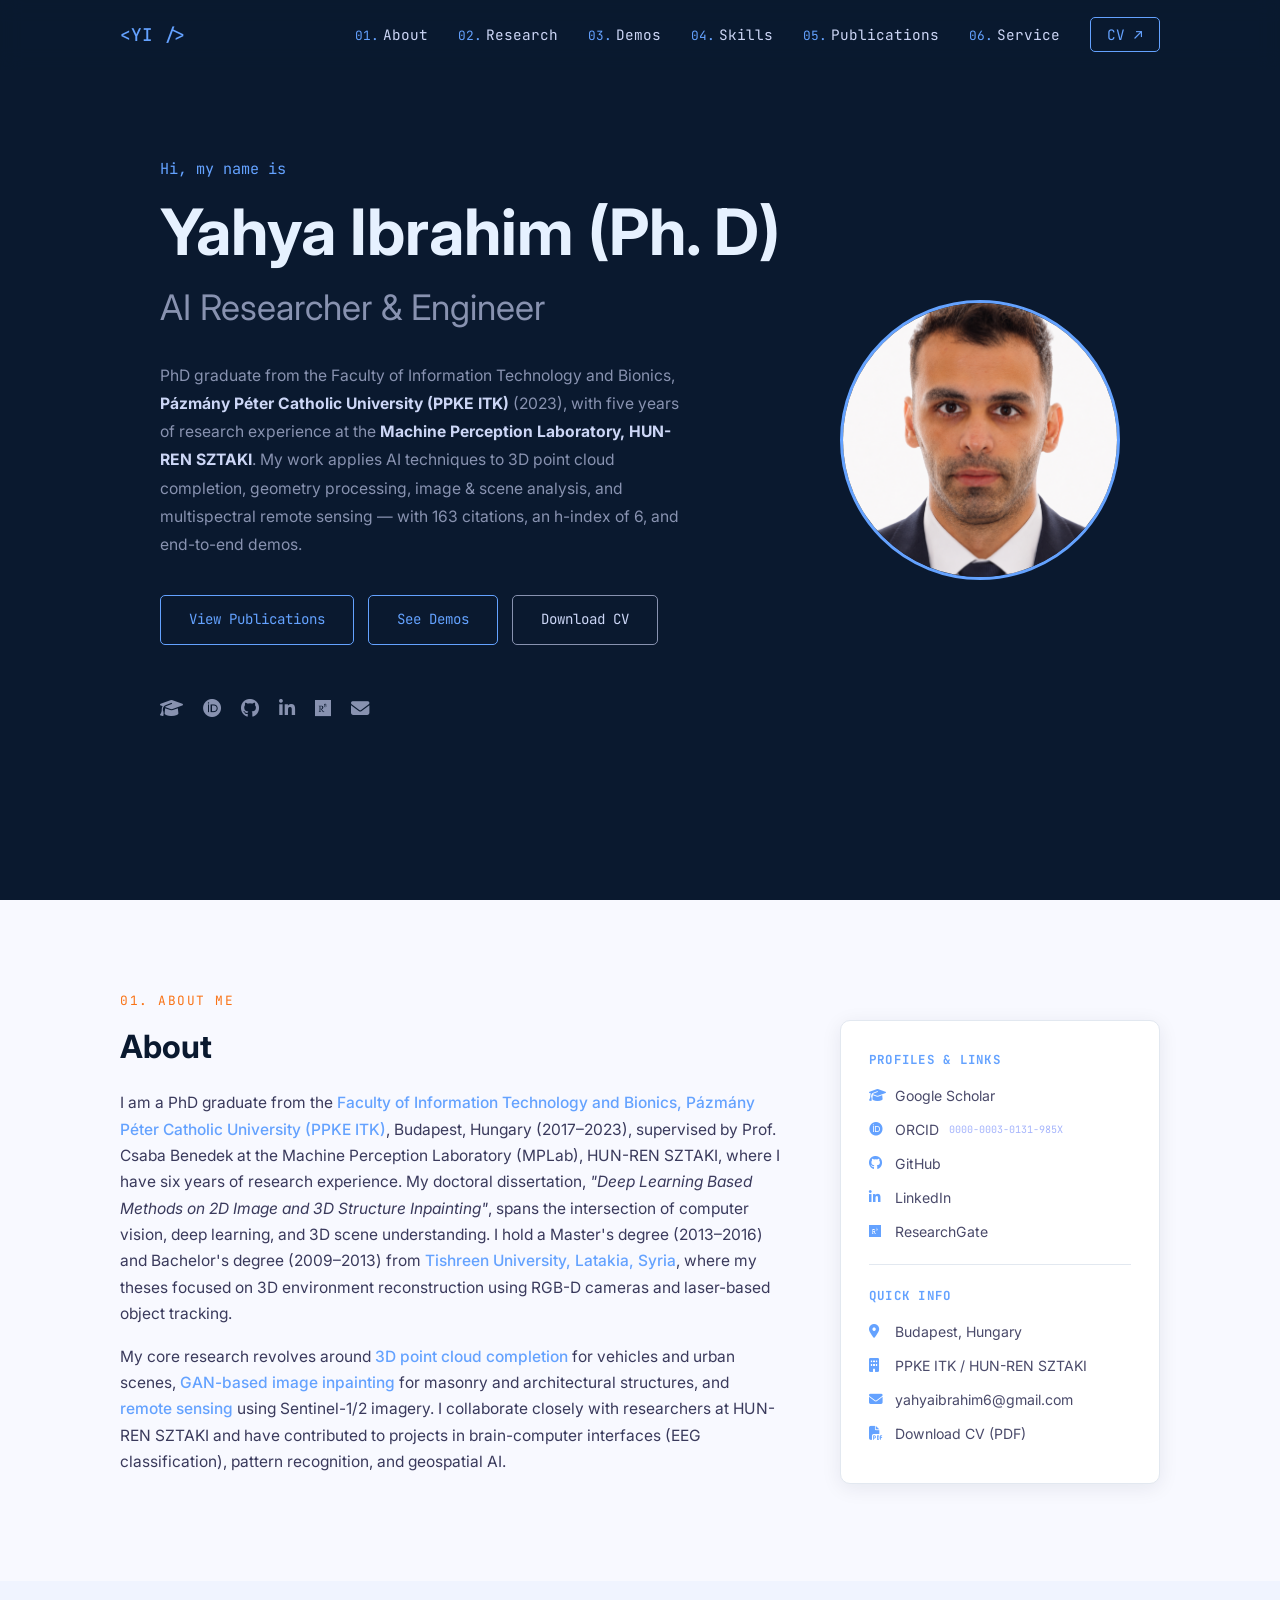
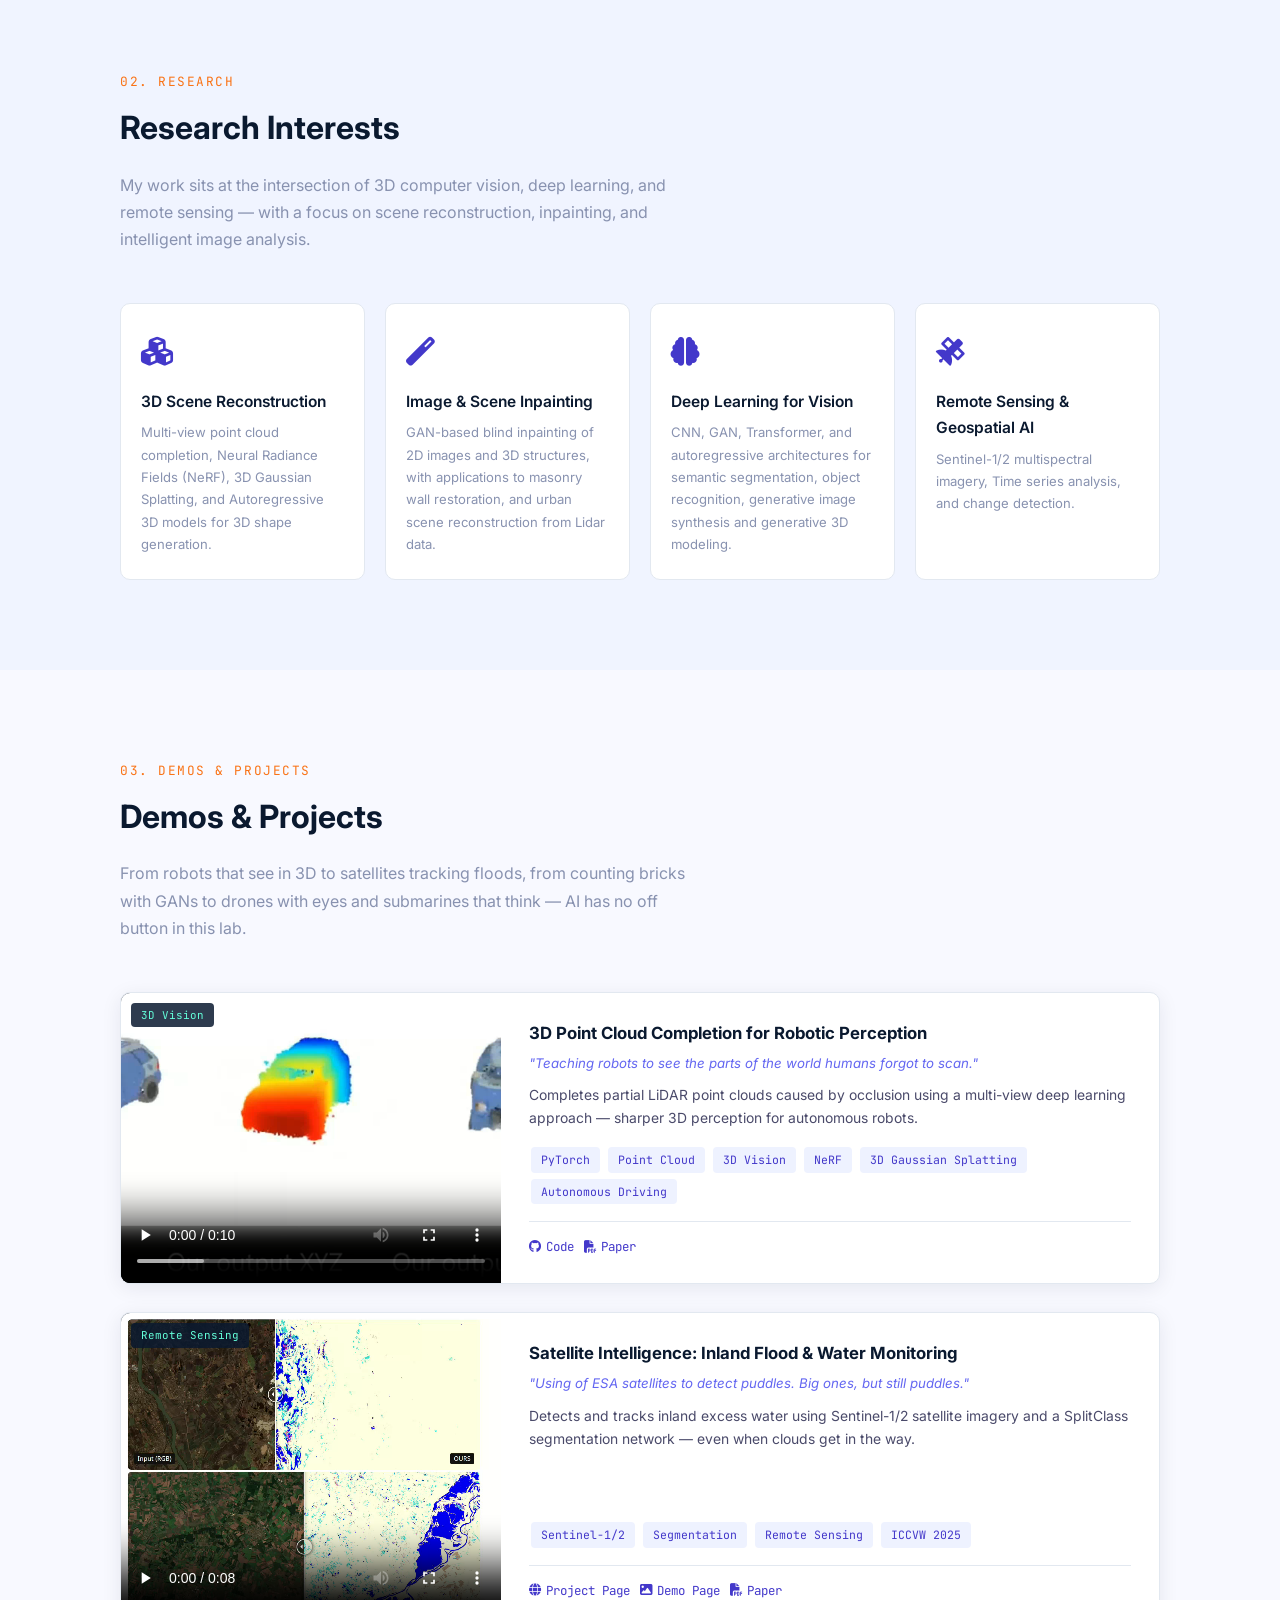
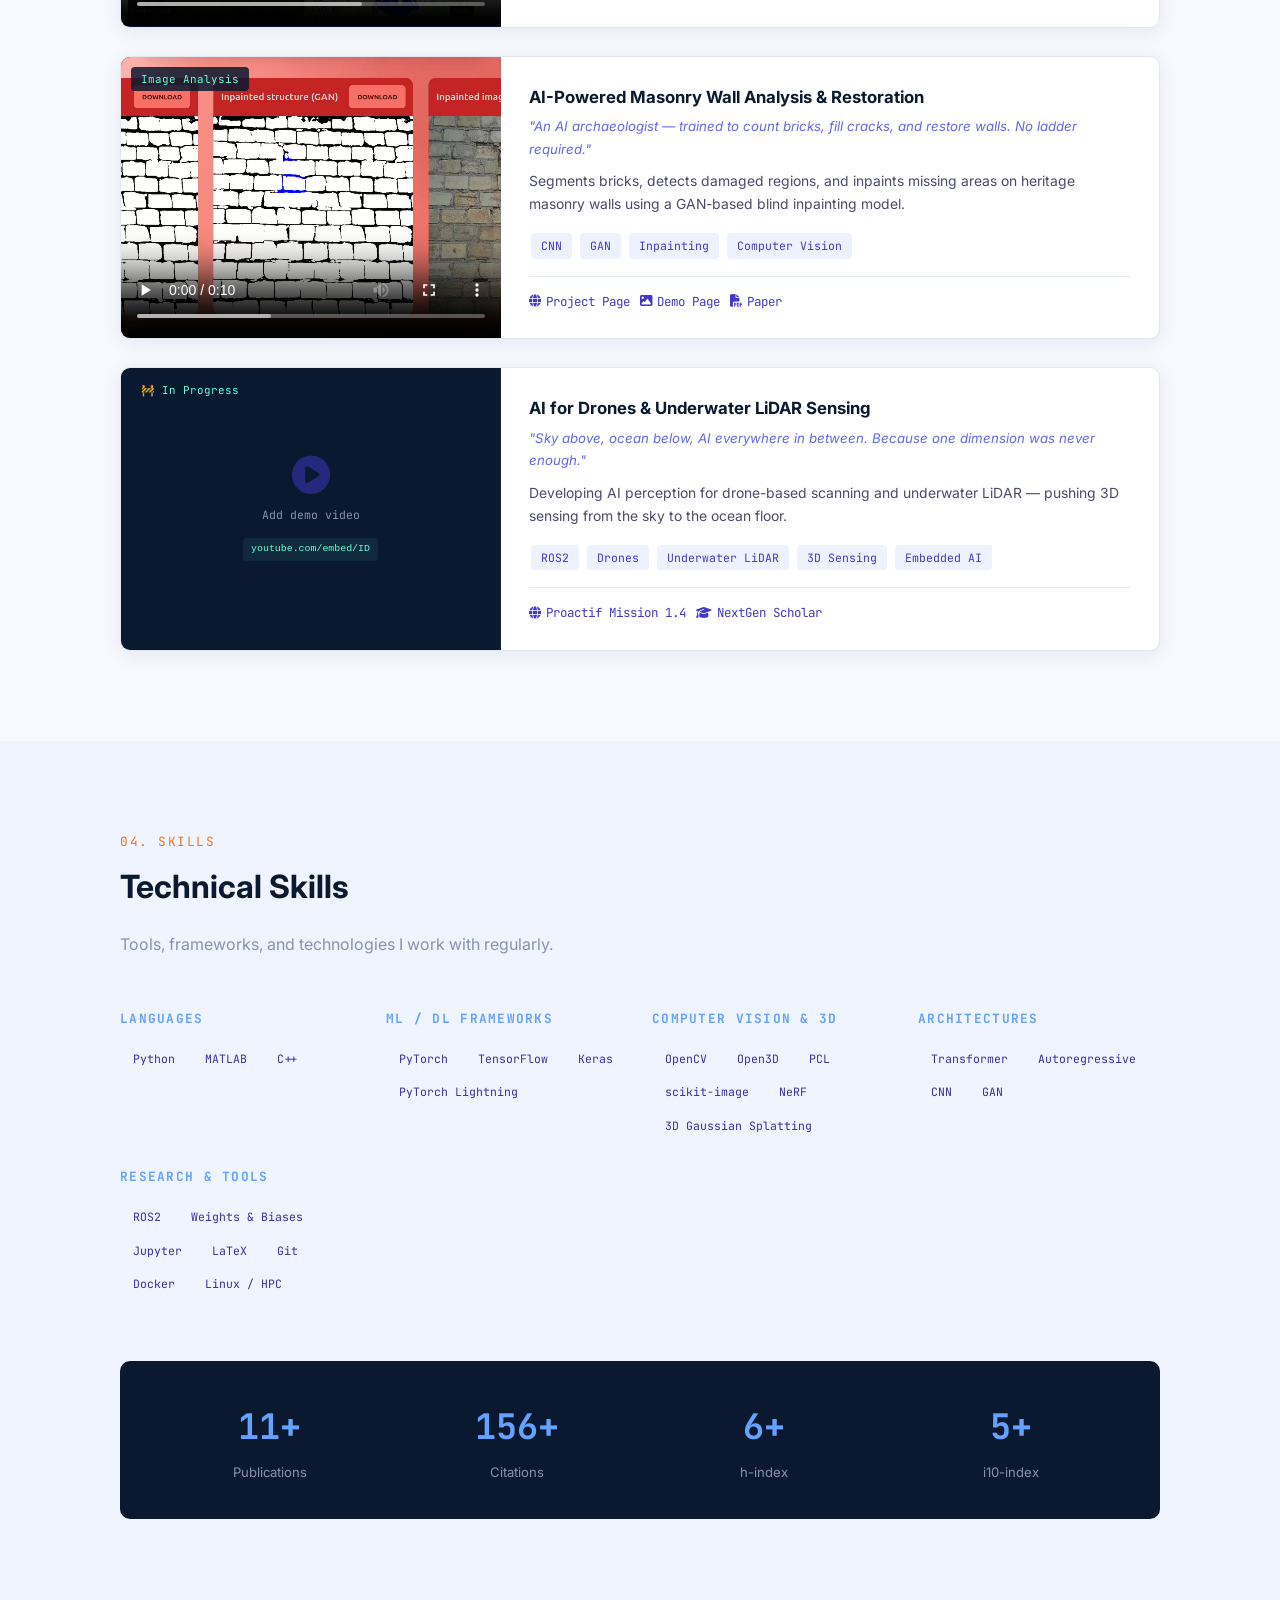
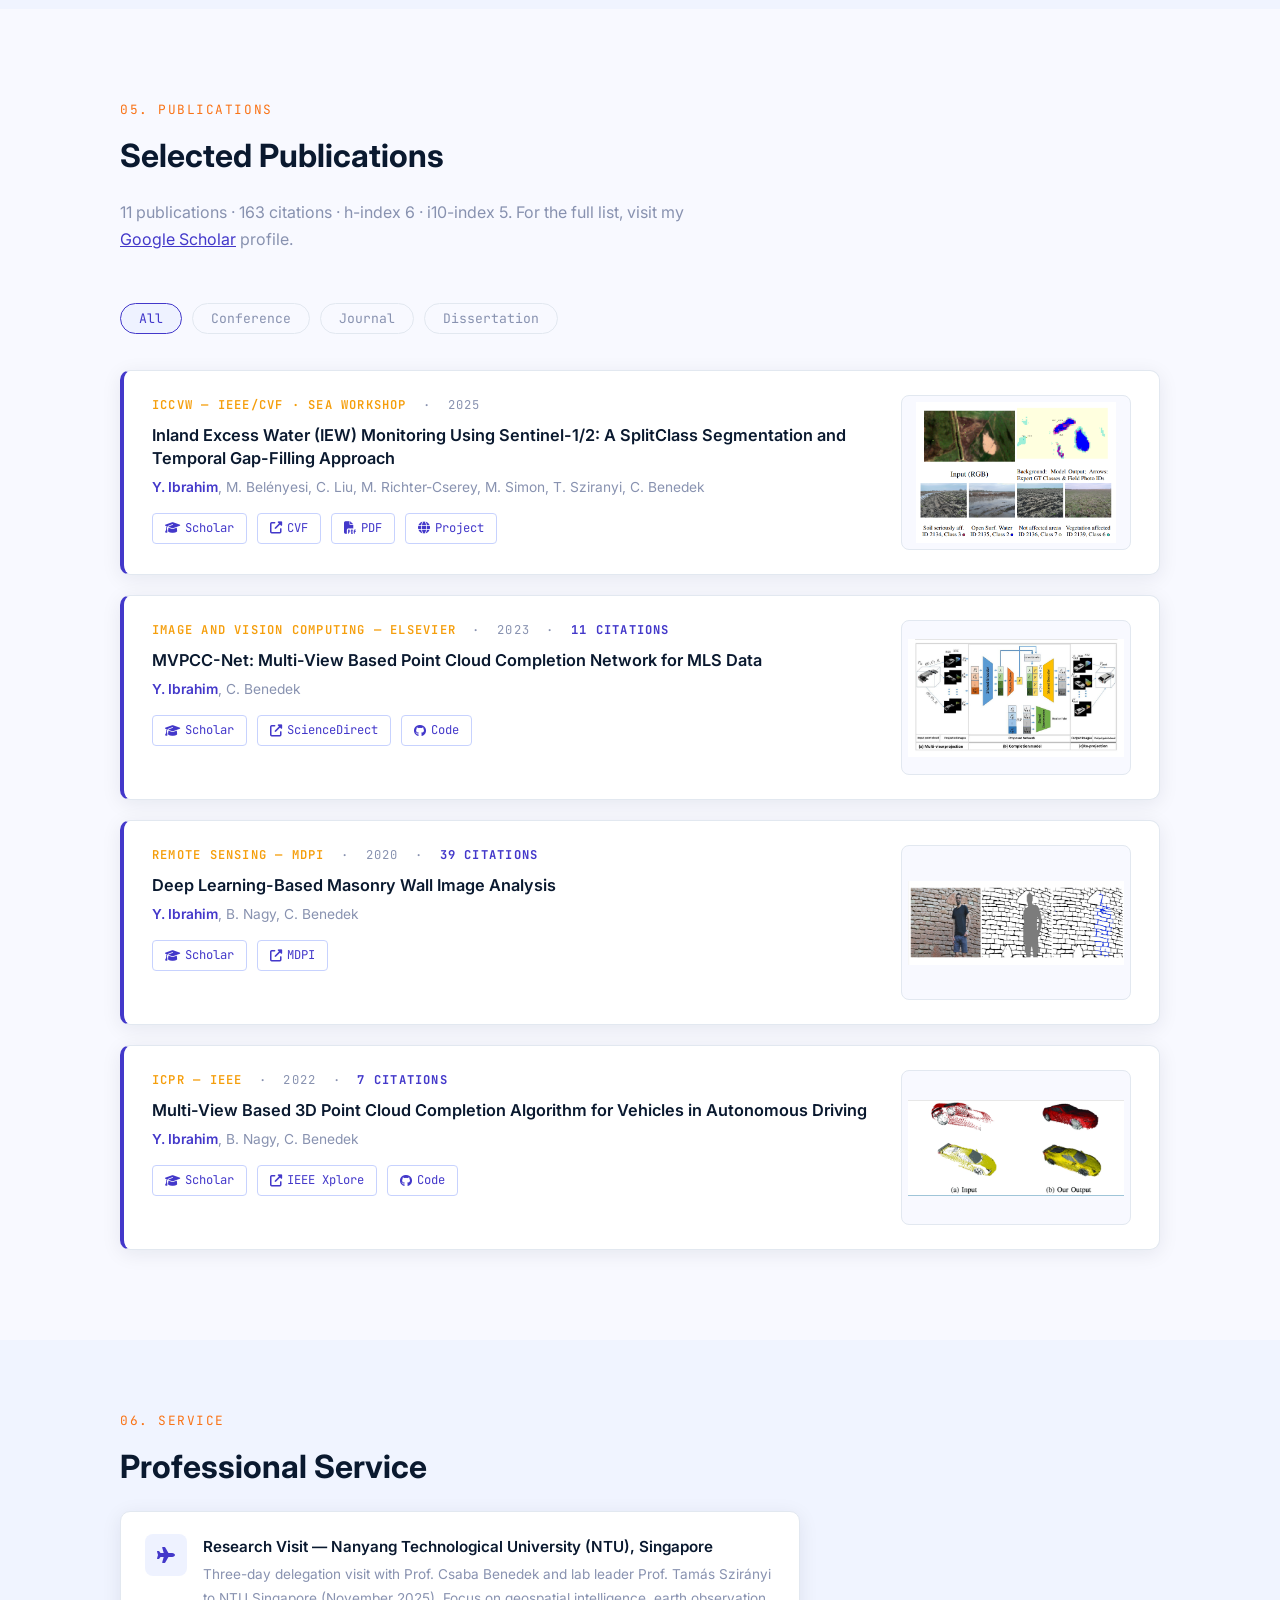
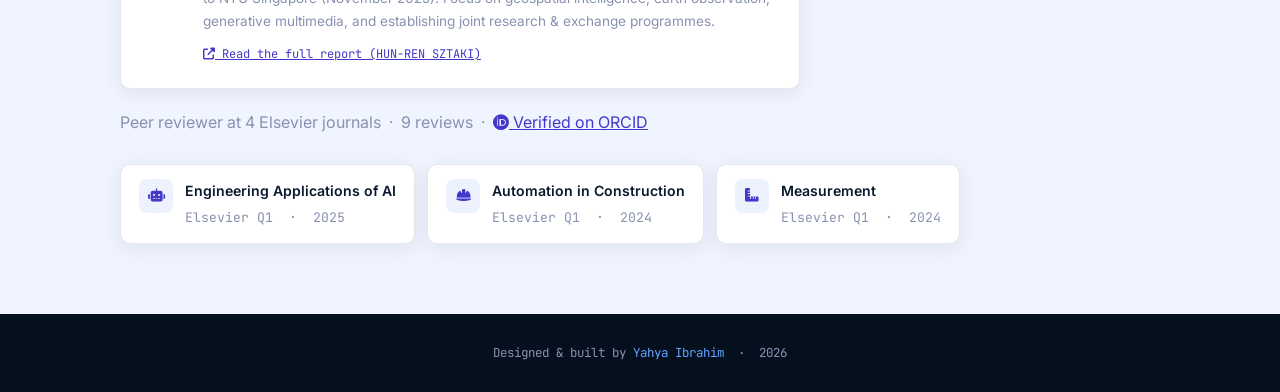
==== commit 7c97d866: "updated the CV" ====
--- a/index.html
+++ b/index.html
@@ -694,7 +694,7 @@
       <li><a href="#skills"><span class="nav-num">04.</span>Skills</a></li>
       <li><a href="#publications"><span class="nav-num">05.</span>Publications</a></li>
       <li><a href="#service"><span class="nav-num">06.</span>Service</a></li>
-      <li><a href="assets/yahya_ibrahim_cv.pdf" target="_blank" class="nav-cv">CV ↗</a></li>
+      <li><a href="assets/Yahya_Ibrahim_PhD_Resume.pdf" target="_blank" class="nav-cv">CV ↗</a></li>
     </ul>
     <div class="hamburger" id="hamburger" onclick="toggleNav()">
       <span></span><span></span><span></span>
@@ -721,7 +721,7 @@
         <div class="hero-buttons">
           <a href="#publications" class="btn-primary">View Publications</a>
           <a href="#demos" class="btn-primary">See Demos</a>
-          <a href="assets/yahya_ibrahim_cv.pdf" target="_blank" rel="noopener" class="btn-ghost">Download CV</a>
+          <a href="assets/Yahya_Ibrahim_PhD_Resume.pdf" target="_blank" rel="noopener" class="btn-ghost">Download CV</a>
         </div>
         <div class="hero-social">
           <a href="https://scholar.google.com/citations?user=1ShbTvIAAAAJ&hl=en" title="Google Scholar" target="_blank" rel="noopener"><i class="fas fa-graduation-cap"></i></a>
@@ -791,7 +791,7 @@
           <li><a href="#"><i class="fas fa-map-marker-alt"></i> Budapest, Hungary</a></li>
           <li><a href="https://itk.ppke.hu/en" target="_blank"><i class="fas fa-building"></i> PPKE ITK / HUN-REN SZTAKI</a></li>
           <li><a href="mailto:yahyaibrahim6@gmail.com"><i class="fas fa-envelope"></i> yahyaibrahim6@gmail.com</a></li>
-          <li><a href="assets/yahya_ibrahim_cv.pdf" target="_blank" rel="noopener"><i class="fas fa-file-pdf"></i> Download CV (PDF)</a></li>
+          <li><a href="assets/Yahya_Ibrahim_PhD_Resume.pdf" target="_blank" rel="noopener"><i class="fas fa-file-pdf"></i> Download CV (PDF)</a></li>
         </ul>
       </aside>
     </div>
@@ -898,7 +898,7 @@
         </div>
         <div class="demo-text-col">
           <h4>Satellite Intelligence: Inland Flood &amp; Water Monitoring</h4>
-          <p class="demo-funny">"Using €2.4B worth of ESA satellites to detect puddles. Big ones, but still puddles."</p>
+          <p class="demo-funny">"Using of ESA satellites to detect puddles. Big ones, but still puddles."</p>
           <p class="demo-desc">Detects and tracks inland excess water using Sentinel-1/2 satellite imagery and a SplitClass segmentation network — even when clouds get in the way.</p>
           <div class="demo-tags">
             <span class="tag">Sentinel-1/2</span>
@@ -1199,19 +1199,14 @@
   <div class="container">
     <p class="section-label">06. Service</p>
     <h2 class="section-title">Professional Service</h2>
-    <p class="section-sub" style="margin-bottom:28px">
-      Peer reviewer at 4 Elsevier journals &nbsp;·&nbsp; 9 reviews &nbsp;·&nbsp;
-      <a href="https://orcid.org/0000-0003-0131-985X" target="_blank" rel="noopener"
-         style="color:#4338ca;text-decoration:underline"><i class="fab fa-orcid"></i> Verified on ORCID</a>
-    </p>
+   
     <!-- Research Visit -->
     <div class="service-card" style="margin-bottom:20px;max-width:680px">
       <div class="service-icon"><i class="fas fa-plane"></i></div>
       <div>
         <h4>Research Visit — Nanyang Technological University (NTU), Singapore</h4>
         <p style="font-size:.85rem;color:var(--slate);margin-bottom:6px">
-          Three-day delegation visit with Prof. Csaba Benedek and lab director Tamás Szirányi to NTU Singapore (November 2025).
-          Meetings with Prof. Weisi Lin, Dean Prof. Wen Yonggang, Prof. Loy Chen Change (S-Lab), and CoNiC Lab.
+          Three-day delegation visit with Prof. Csaba Benedek and lab leader Prof. Tamás Szirányi to NTU Singapore (November 2025).
           Focus on geospatial intelligence, earth observation, generative multimedia, and establishing joint research &amp; exchange programmes.
         </p>
         <a href="https://sztaki.hun-ren.hu/aktualitasok/hirek/2025/hun-ren-sztaki-gepi-erzekeles-kutatolaboratorium-kutatoi-szakmai"
@@ -1221,7 +1216,11 @@
         </a>
       </div>
     </div>
-
+ <p class="section-sub" style="margin-bottom:28px">
+      Peer reviewer at 4 Elsevier journals &nbsp;·&nbsp; 9 reviews &nbsp;·&nbsp;
+      <a href="https://orcid.org/0000-0003-0131-985X" target="_blank" rel="noopener"
+         style="color:#4338ca;text-decoration:underline"><i class="fab fa-orcid"></i> Verified on ORCID</a>
+    </p>
     <div style="display:flex;flex-wrap:wrap;gap:12px;align-items:center">
       <div class="service-card" style="padding:14px 18px;gap:12px">
         <div class="service-icon" style="width:34px;height:34px;font-size:.85rem"><i class="fas fa-robot"></i></div>
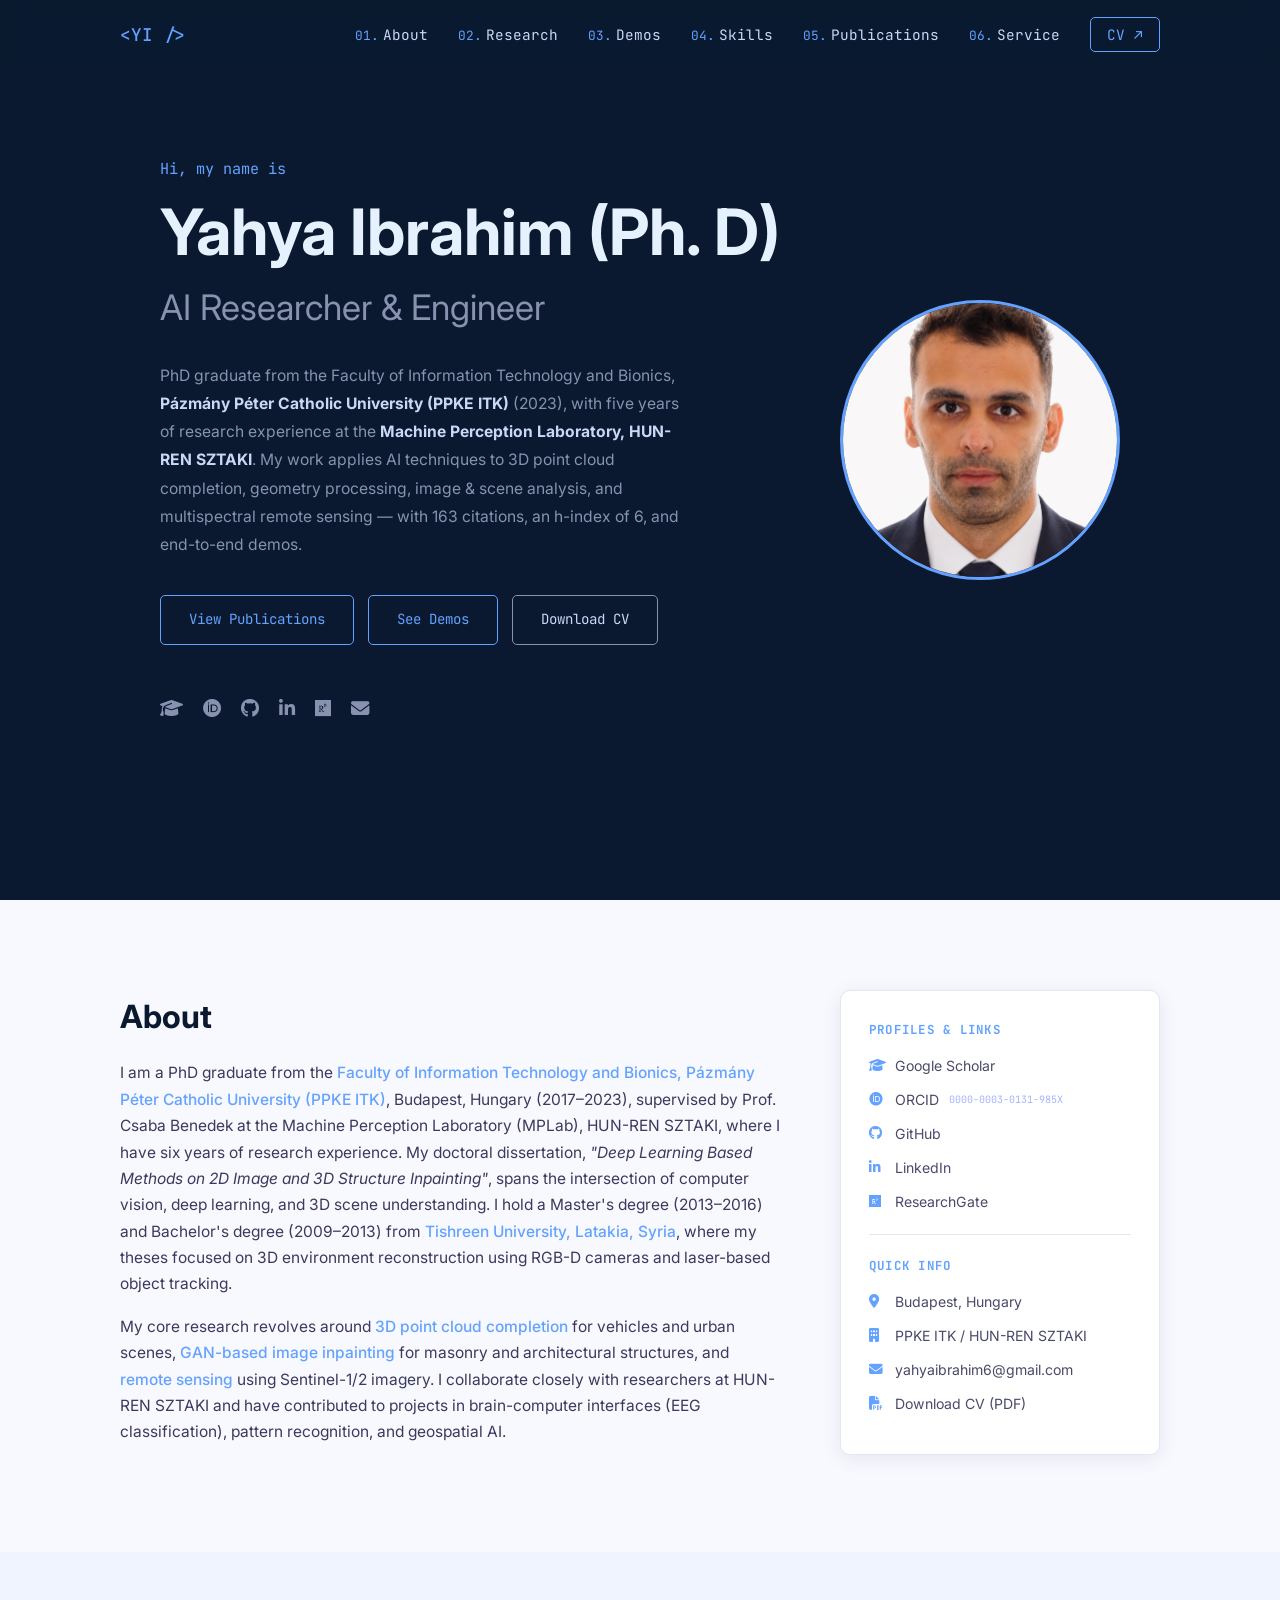
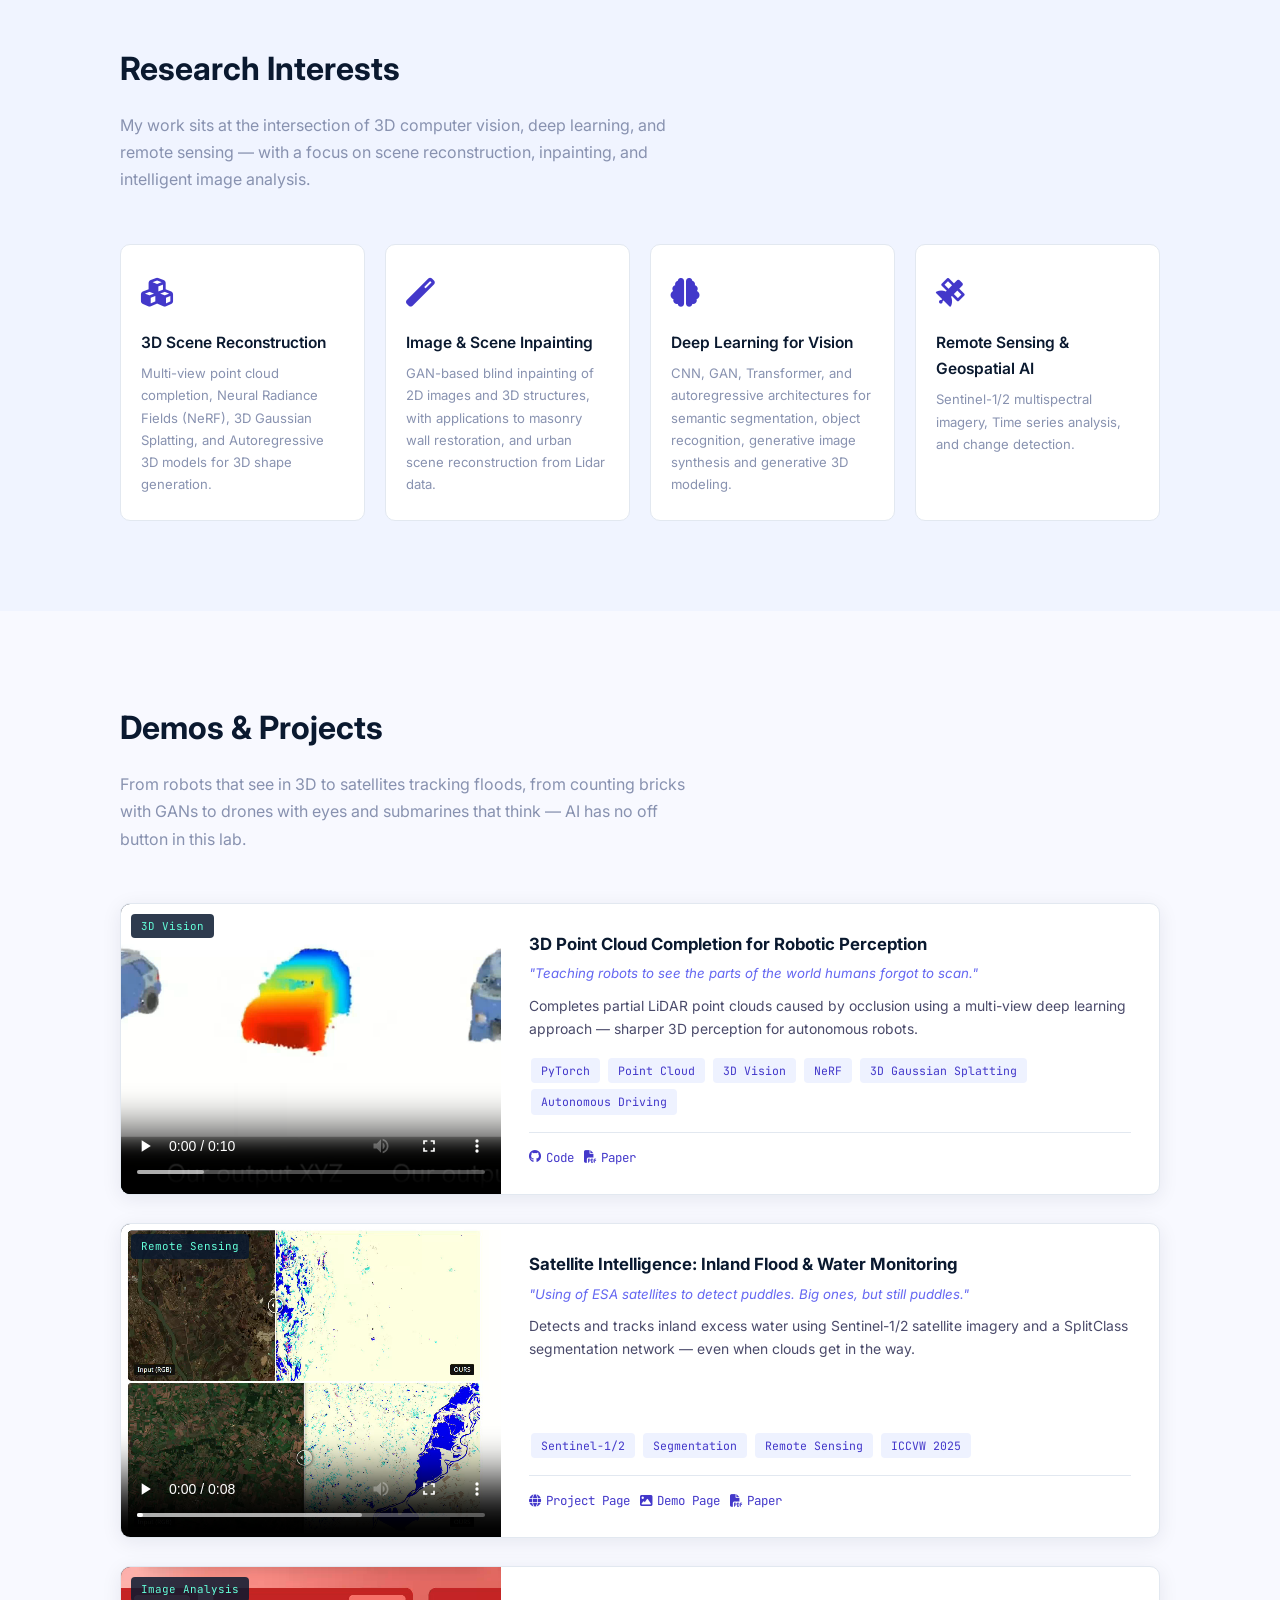
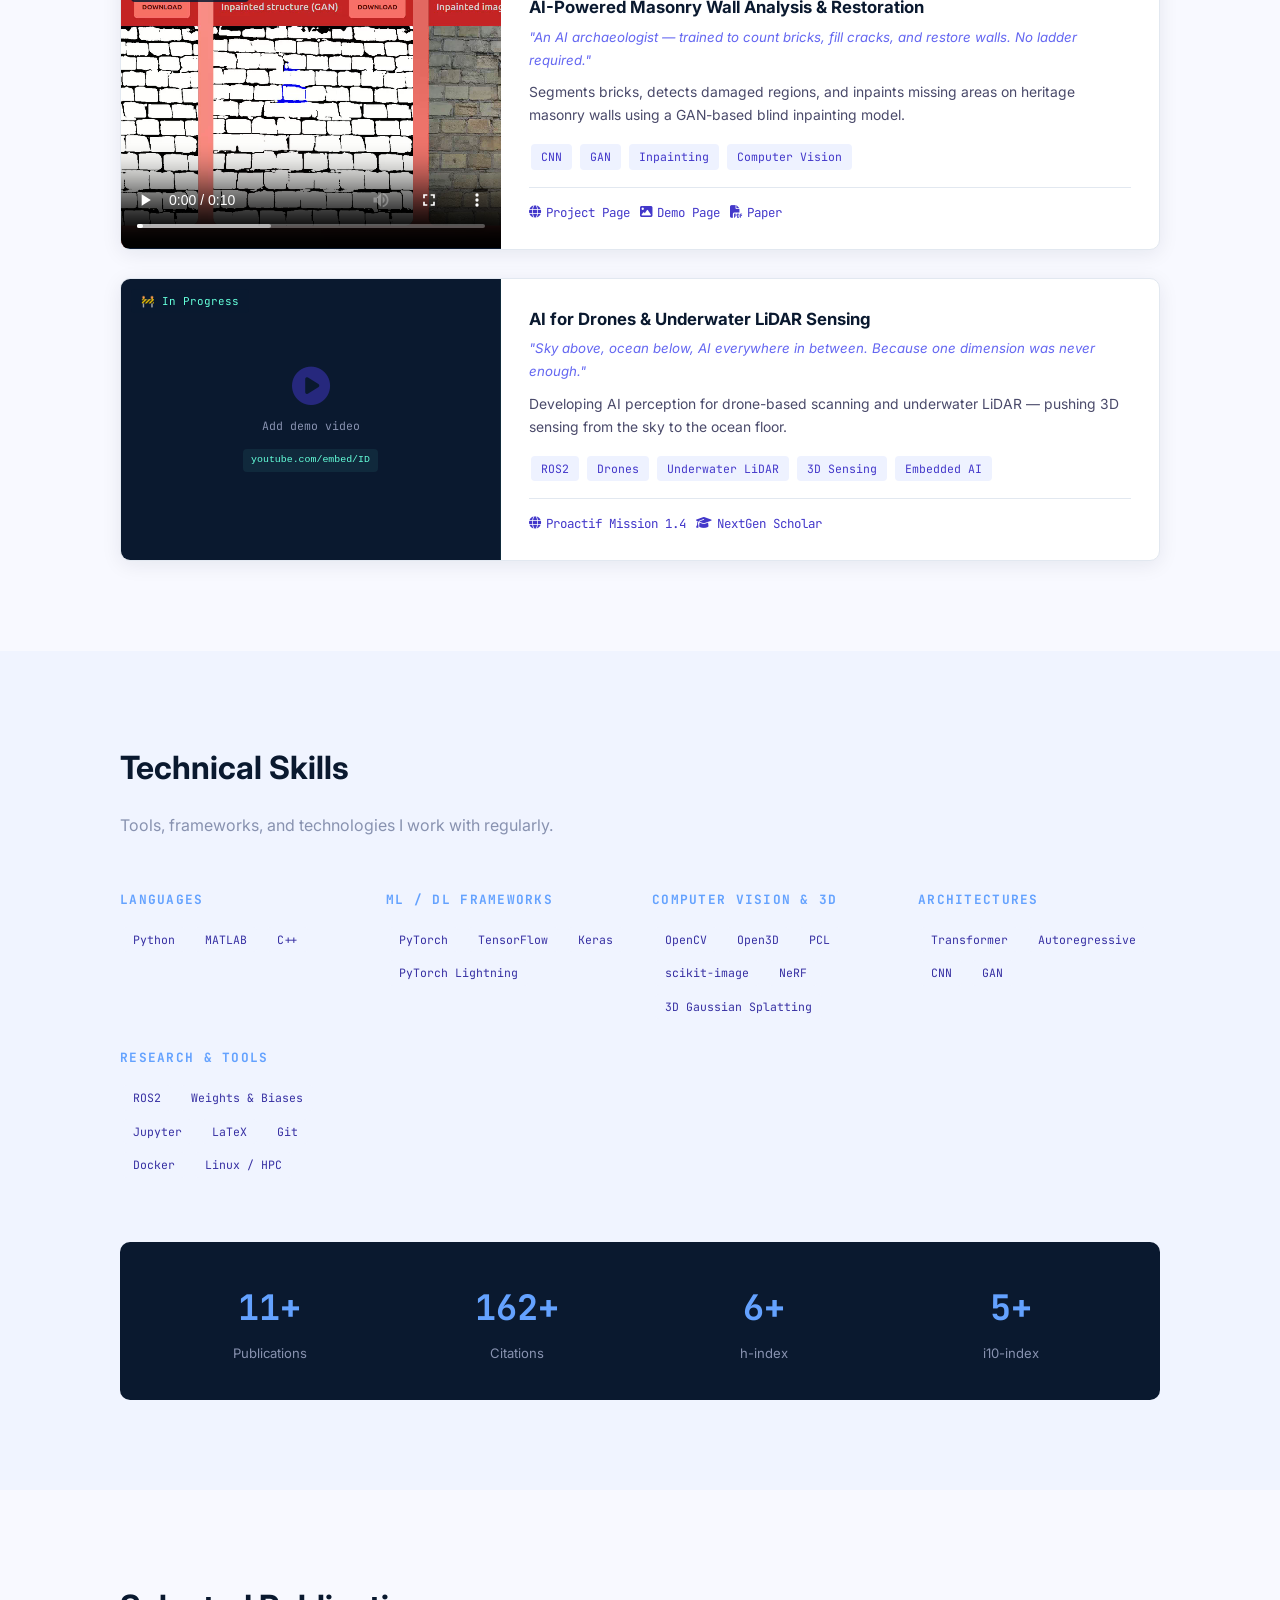
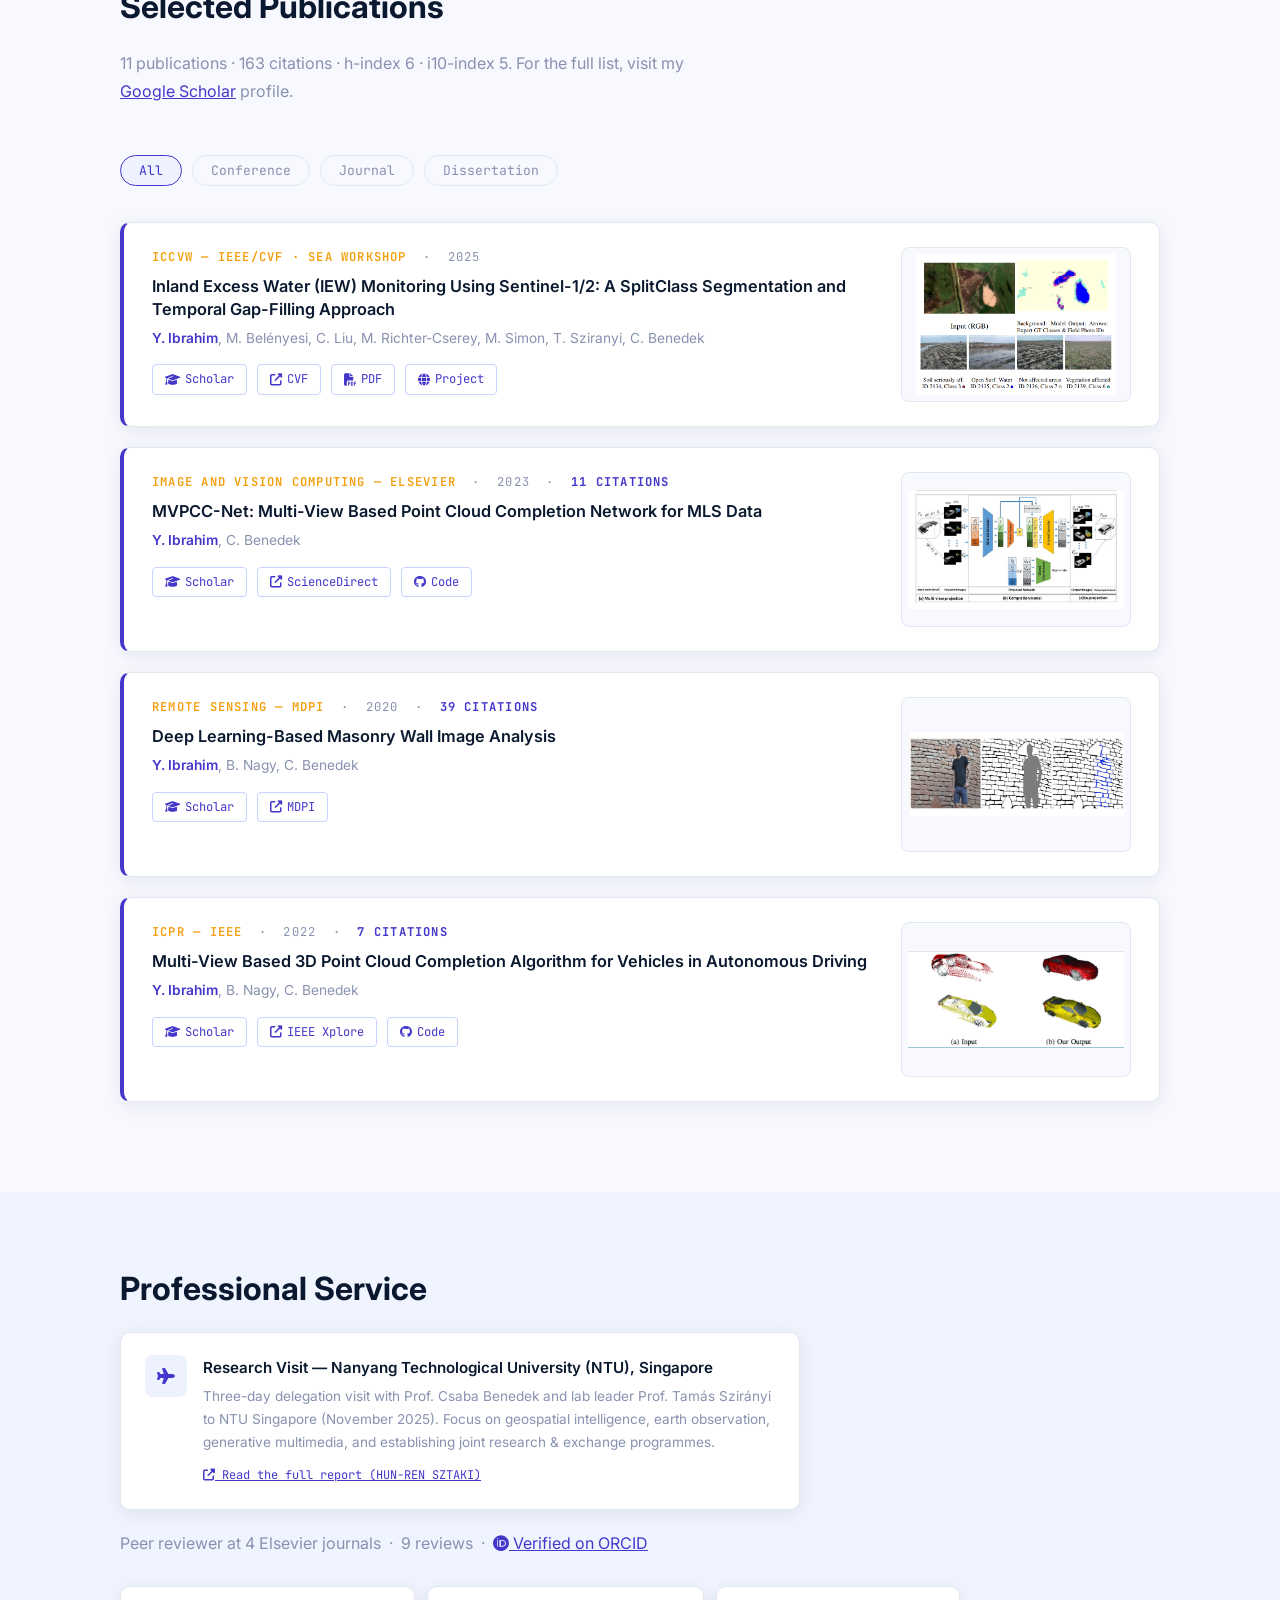
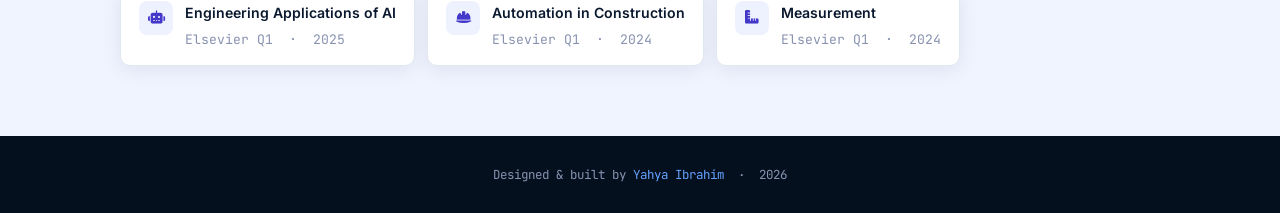
==== commit 58252b21: "no title in orange" ====
--- a/index.html
+++ b/index.html
@@ -749,7 +749,6 @@
 <!-- ── About ── -->
 <section id="about">
   <div class="container">
-    <p class="section-label">01. About Me</p>
     <div class="about-grid">
       <!-- Bio text -->
       <div class="about-text">
@@ -801,7 +800,6 @@
 <!-- ── Research Interests ── -->
 <section id="research">
   <div class="container">
-    <p class="section-label">02. Research</p>
     <h2 class="section-title">Research Interests</h2>
     <p class="section-sub">
       My work sits at the intersection of 3D computer vision, deep learning, and remote sensing —
@@ -852,7 +850,6 @@
 <!-- ── Demos / Projects ── -->
 <section id="demos">
   <div class="container">
-    <p class="section-label">03. Demos &amp; Projects</p>
     <h2 class="section-title">Demos &amp; Projects</h2>
     <p class="section-sub">
       From robots that see in 3D to satellites tracking floods, from counting bricks with GANs
@@ -975,7 +972,6 @@
 <!-- ── Skills ── -->
 <section id="skills">
   <div class="container">
-    <p class="section-label">04. Skills</p>
     <h2 class="section-title">Technical Skills</h2>
     <p class="section-sub">Tools, frameworks, and technologies I work with regularly.</p>
 
@@ -1046,7 +1042,6 @@
 <!-- ── Publications ── -->
 <section id="publications">
   <div class="container">
-    <p class="section-label">05. Publications</p>
     <h2 class="section-title">Selected Publications</h2>
     <p class="section-sub">
       11 publications · 163 citations · h-index 6 · i10-index 5.
@@ -1197,7 +1192,6 @@
 <!-- ── Professional Service ── -->
 <section id="service">
   <div class="container">
-    <p class="section-label">06. Service</p>
     <h2 class="section-title">Professional Service</h2>
    
     <!-- Research Visit -->
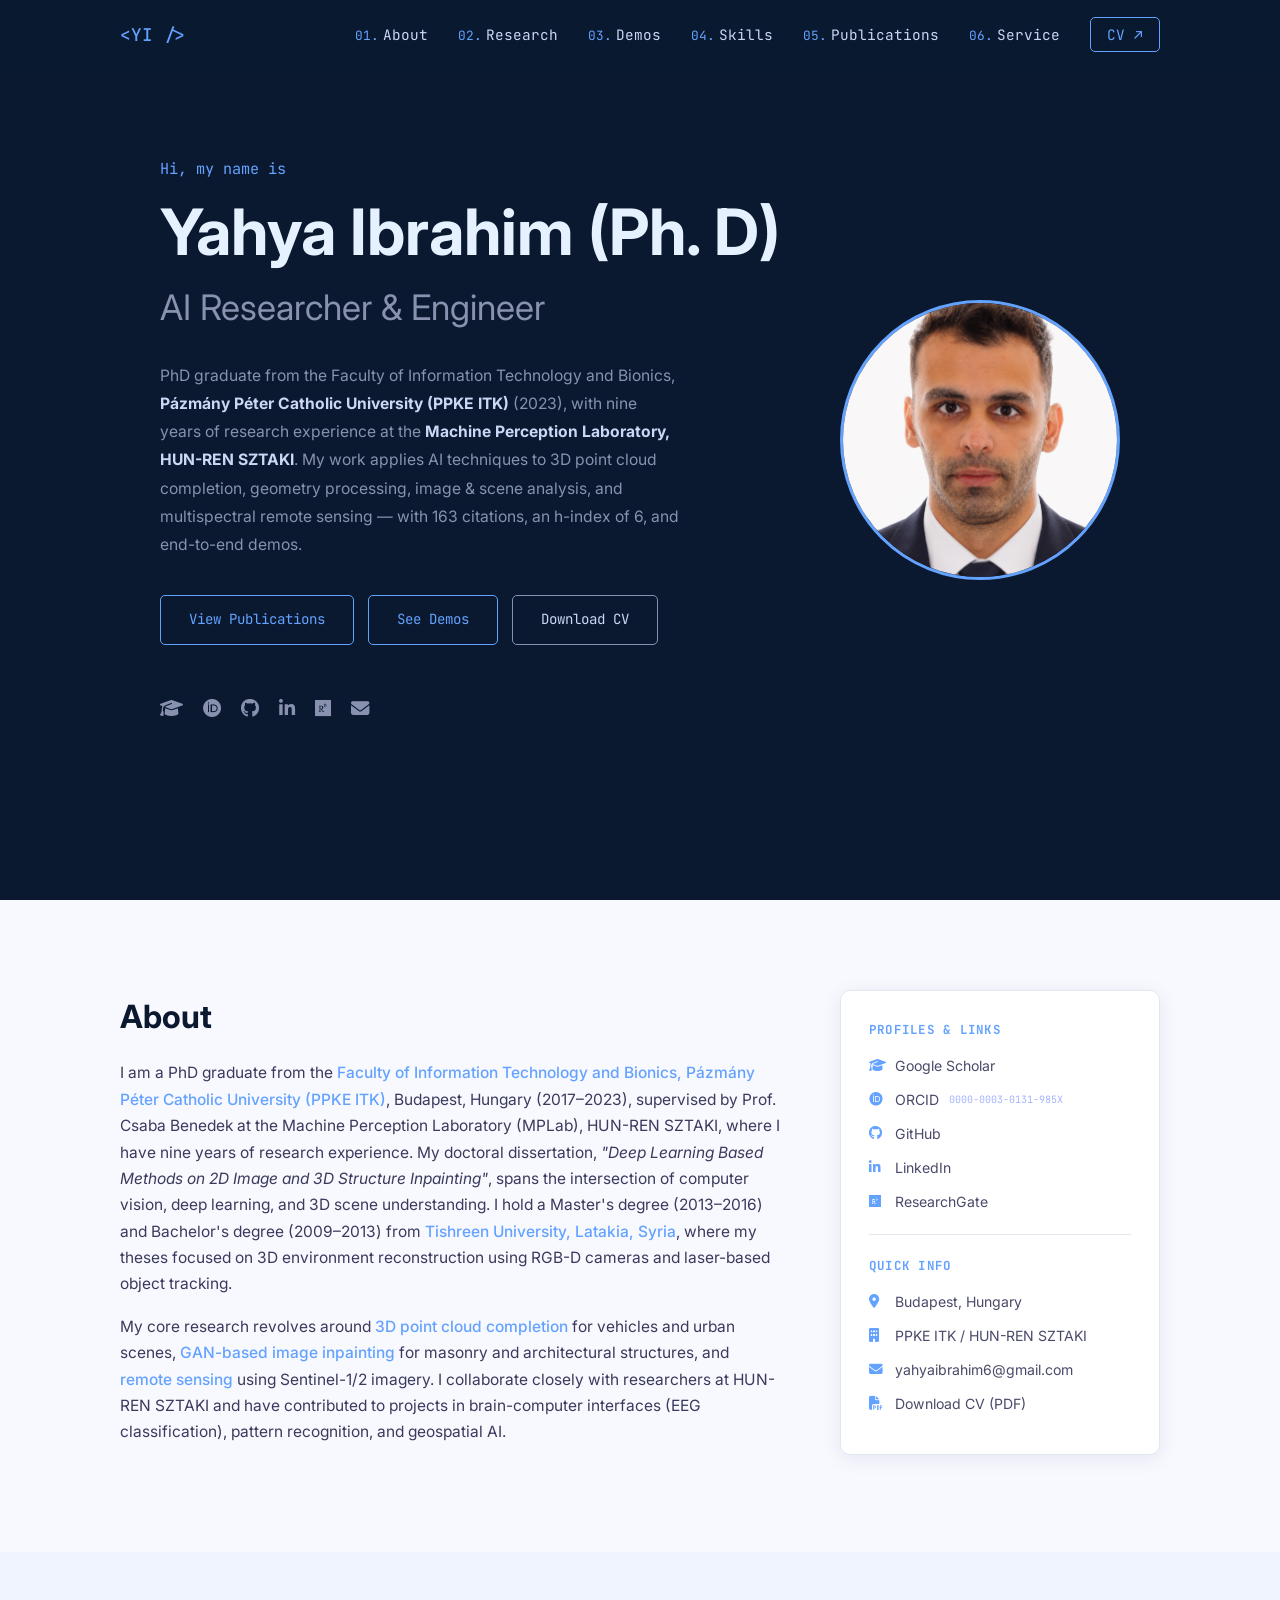
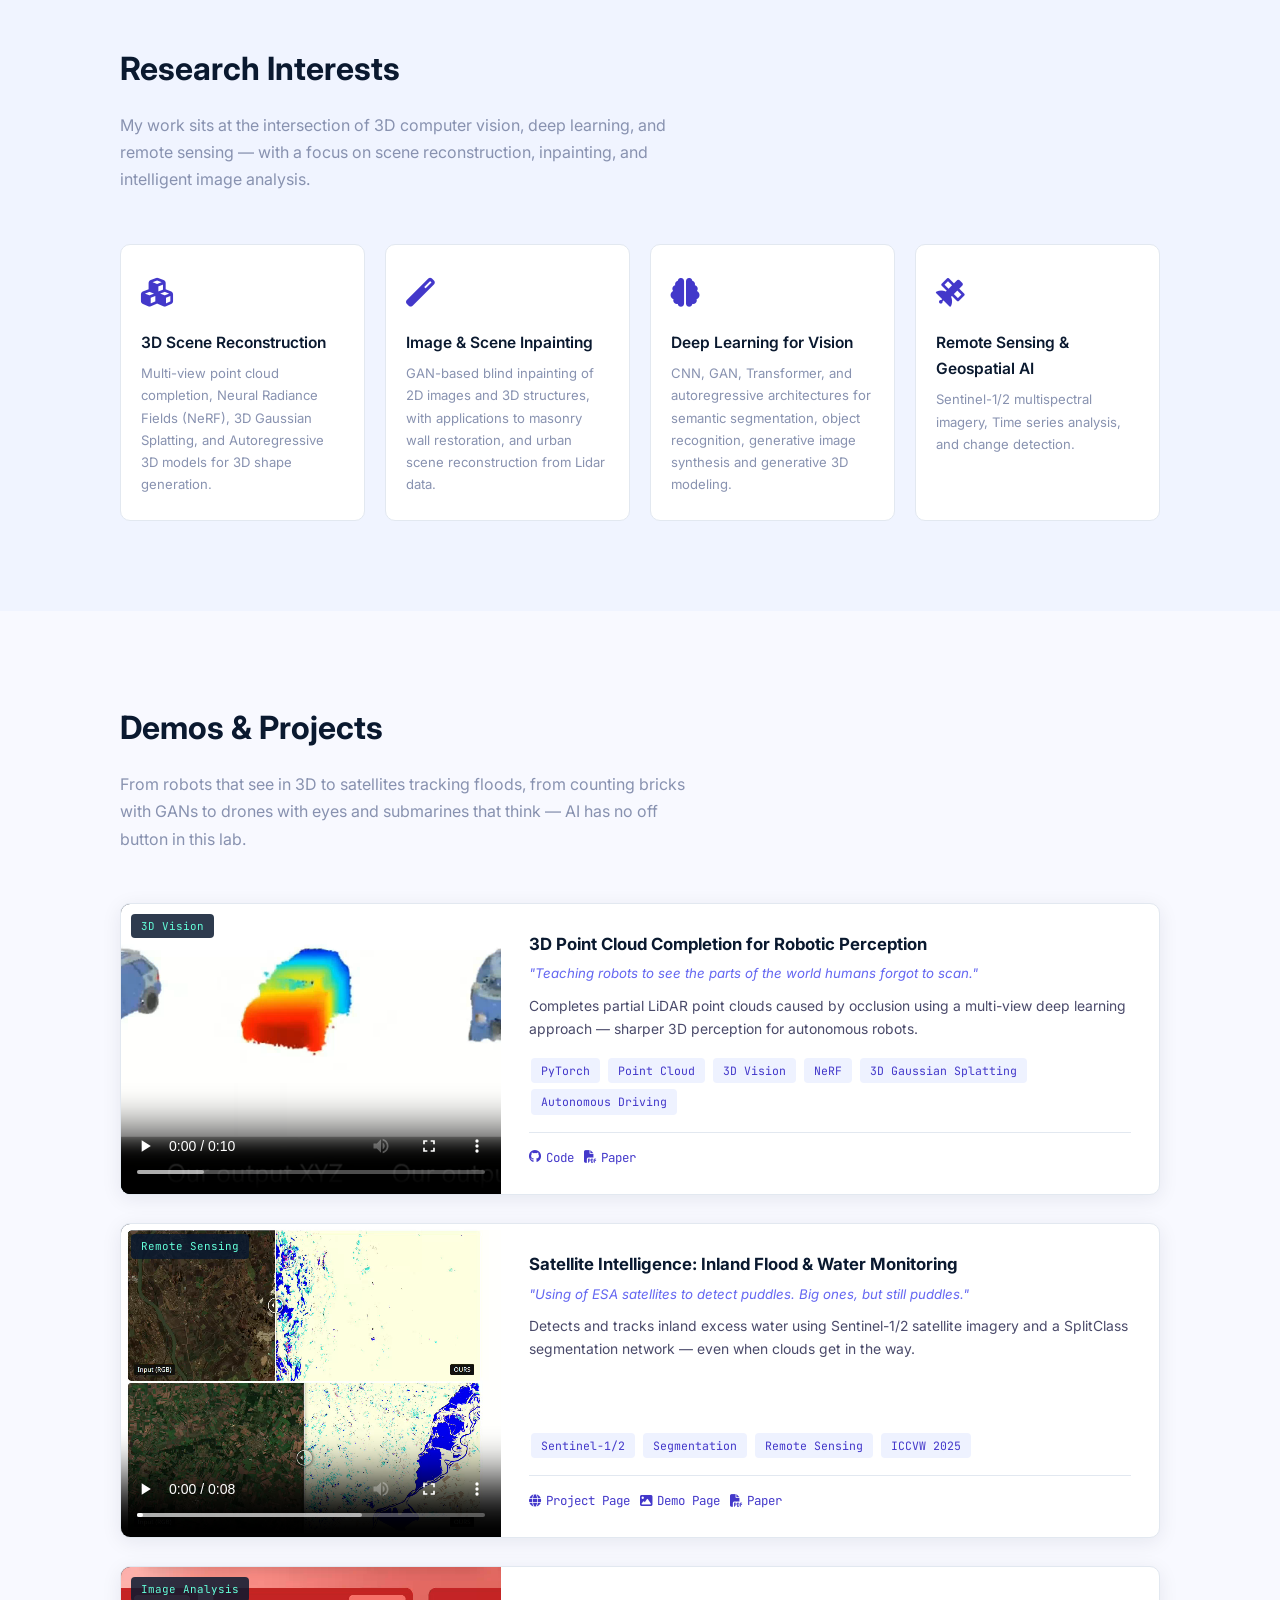
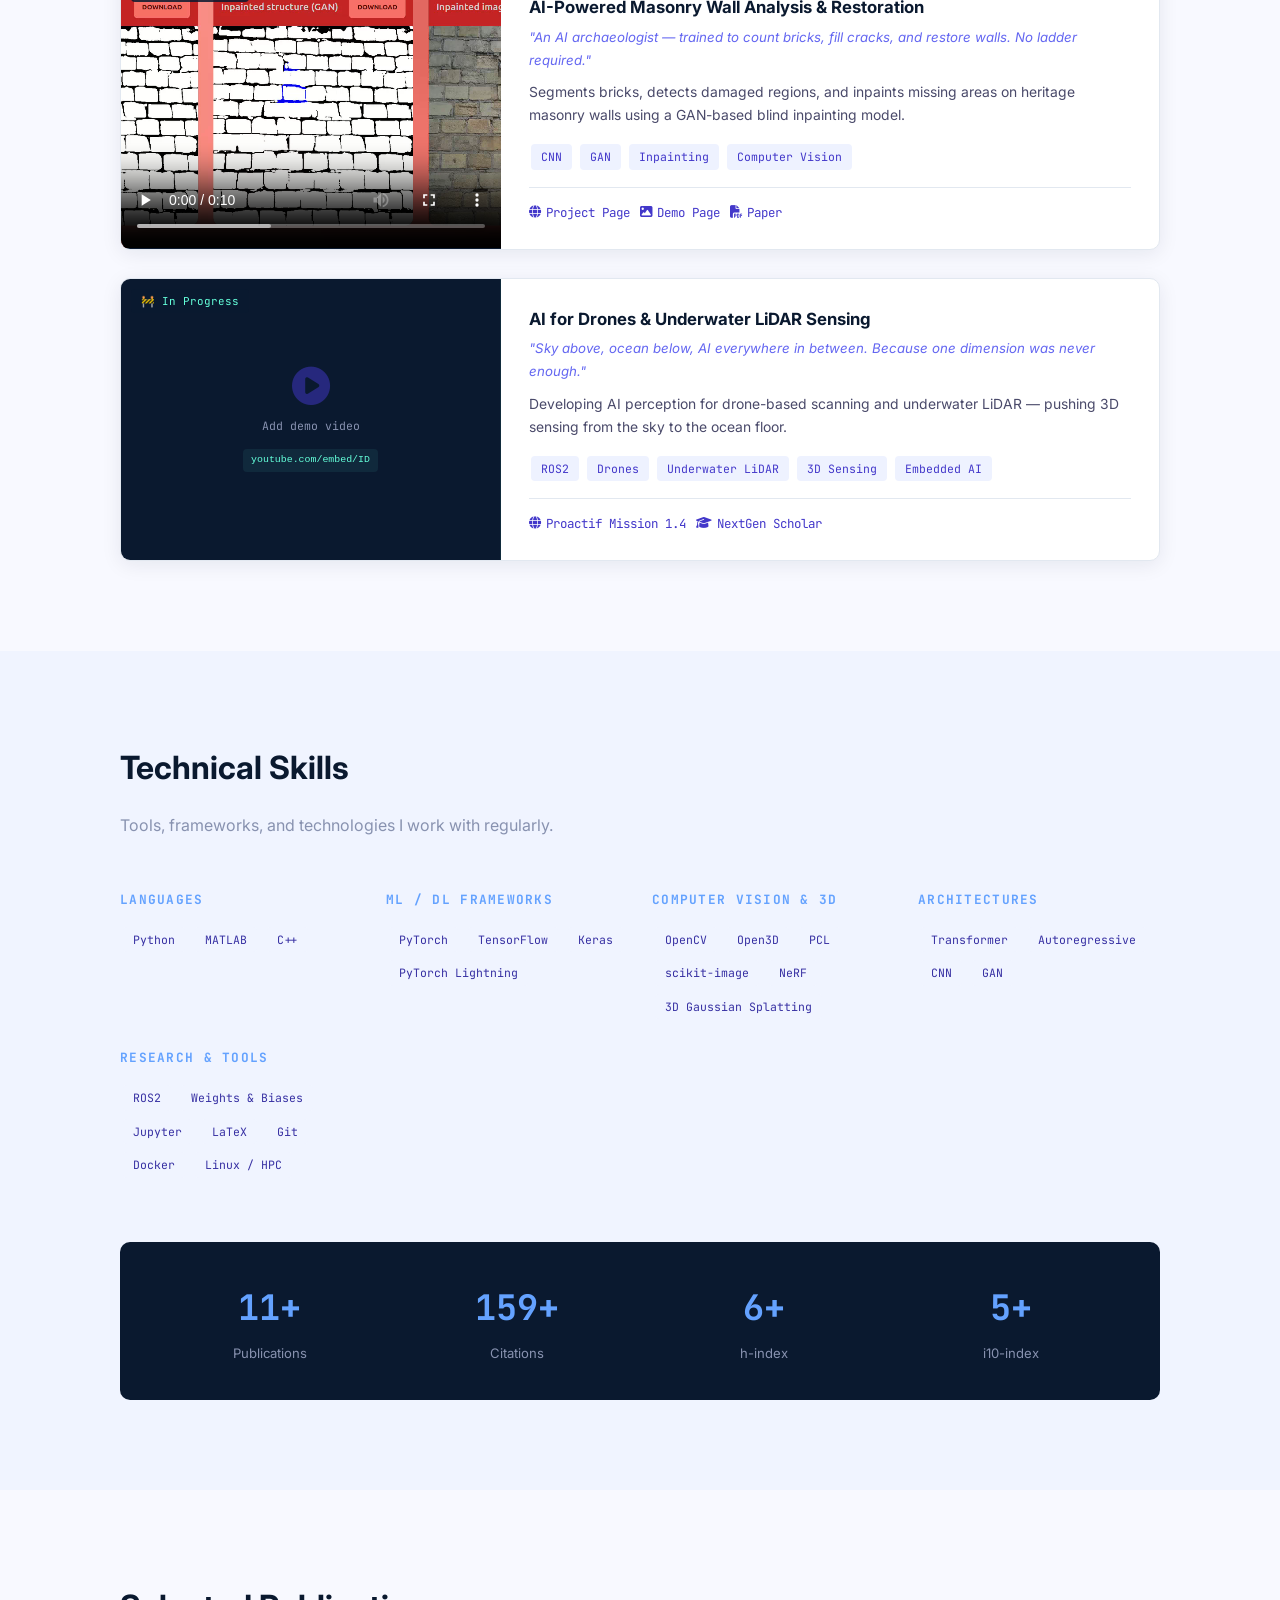
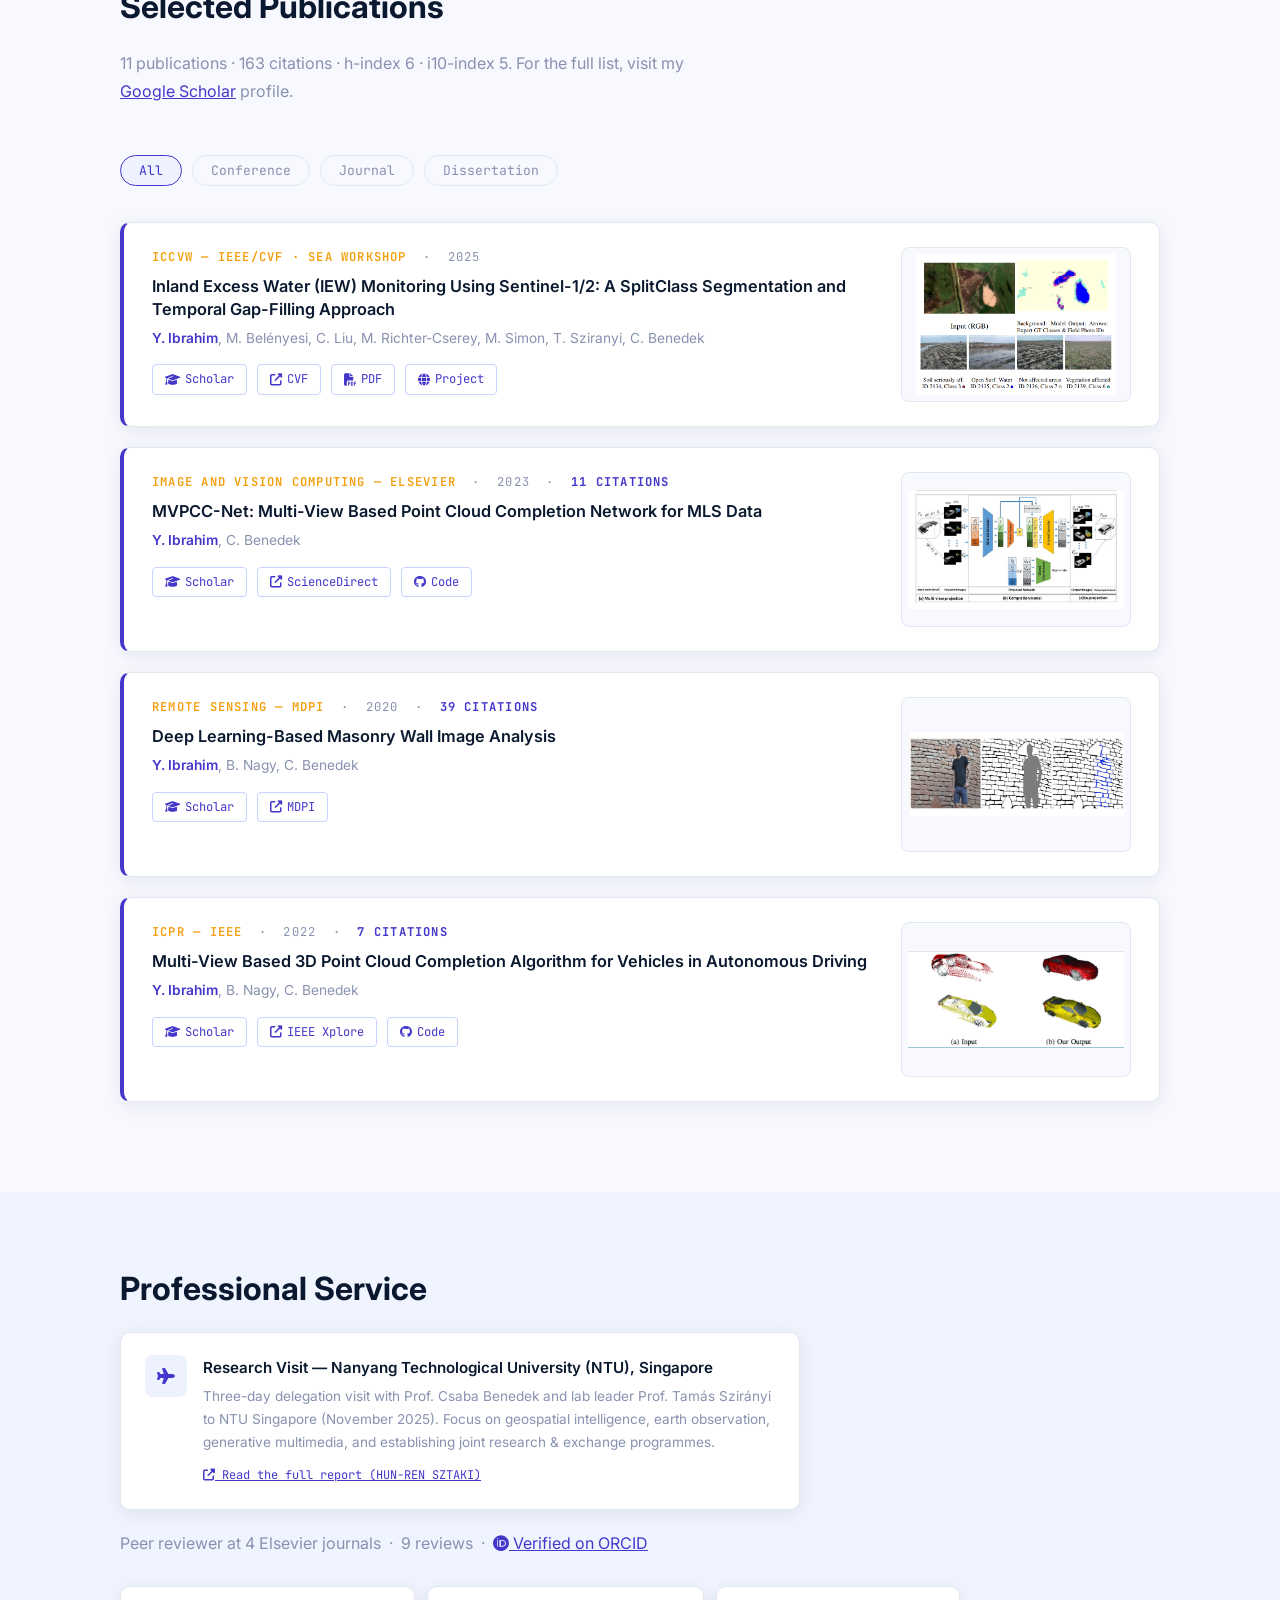
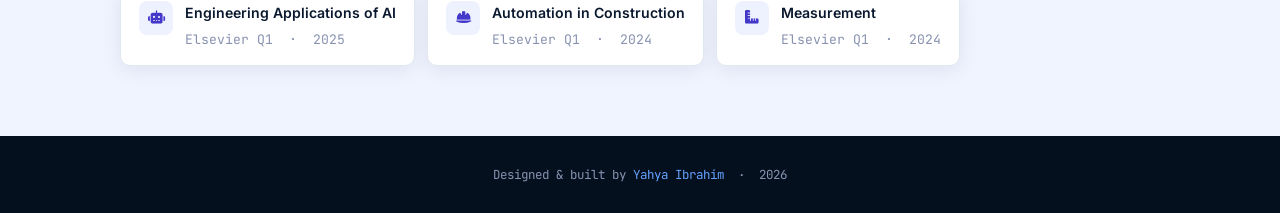
==== commit 4d17d507: "nine years" ====
--- a/index.html
+++ b/index.html
@@ -713,7 +713,7 @@
         <p class="hero-bio">
           PhD graduate from the Faculty of Information Technology and Bionics,
           <a href="https://ppke.hu/oktatok/ibrahim-yahya-dr" target="_blank" rel="noopener" style="color:var(--light)"><strong>Pázmány Péter Catholic University (PPKE ITK)</strong></a> (2023),
-          with five years of research experience at the
+          with nine years of research experience at the
           <a href="https://sztaki.hun-ren.hu/en/organisation/departments/mplab" target="_blank" rel="noopener" style="color:var(--light)"><strong>Machine Perception Laboratory, HUN-REN SZTAKI</strong></a>.
           My work applies AI techniques to 3D point cloud completion, geometry processing, image &amp; scene analysis,
           and multispectral remote sensing — with 163 citations, an h-index of 6, and end-to-end demos.
@@ -757,7 +757,7 @@
           I am a PhD graduate from the <span class="highlight">Faculty of Information Technology and Bionics,
           Pázmány Péter Catholic University (PPKE ITK)</span>, Budapest, Hungary (2017–2023),
           supervised by Prof. Csaba Benedek at the Machine Perception Laboratory (MPLab),
-          HUN-REN SZTAKI, where I have six years of research experience. My doctoral dissertation,
+          HUN-REN SZTAKI, where I have nine years of research experience. My doctoral dissertation,
           <em>"Deep Learning Based Methods on 2D Image and 3D Structure Inpainting"</em>,
           spans the intersection of computer vision, deep learning, and 3D scene understanding.
           I hold a Master's degree (2013–2016) and Bachelor's degree (2009–2013) from
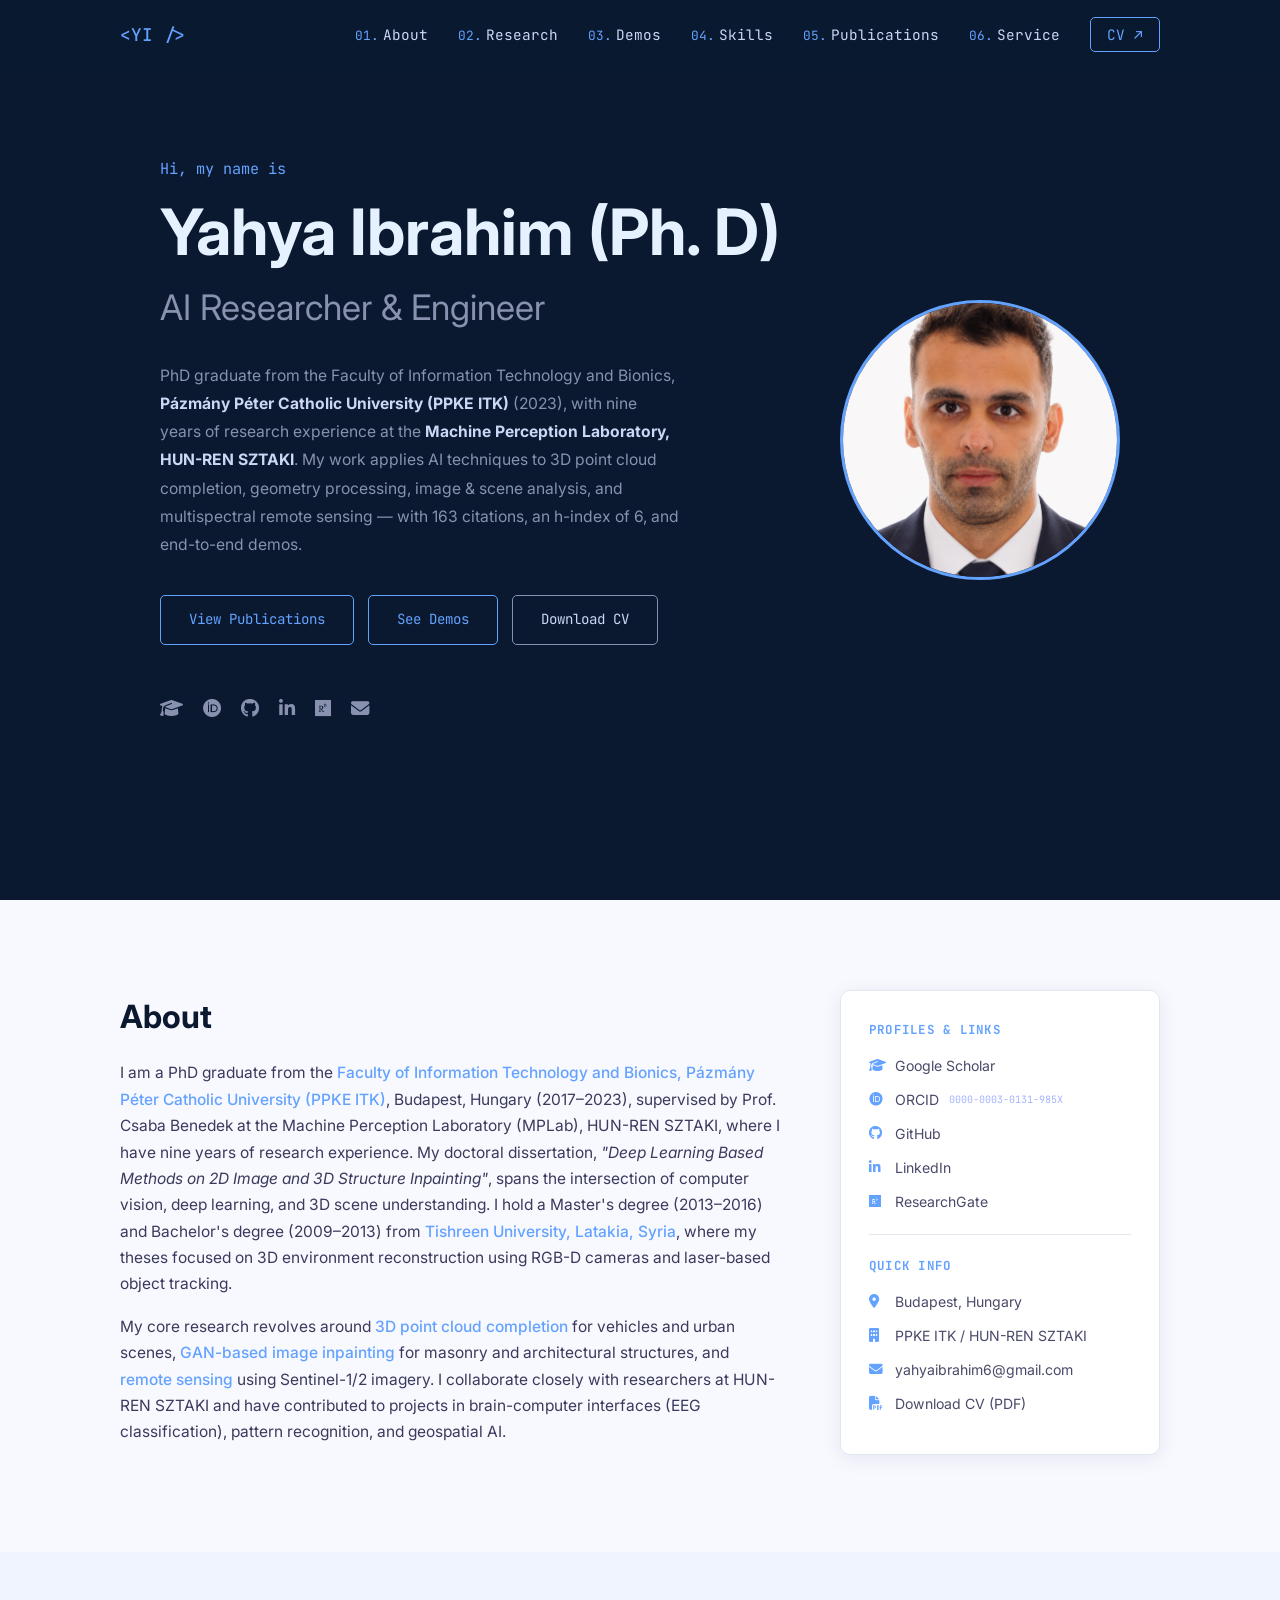
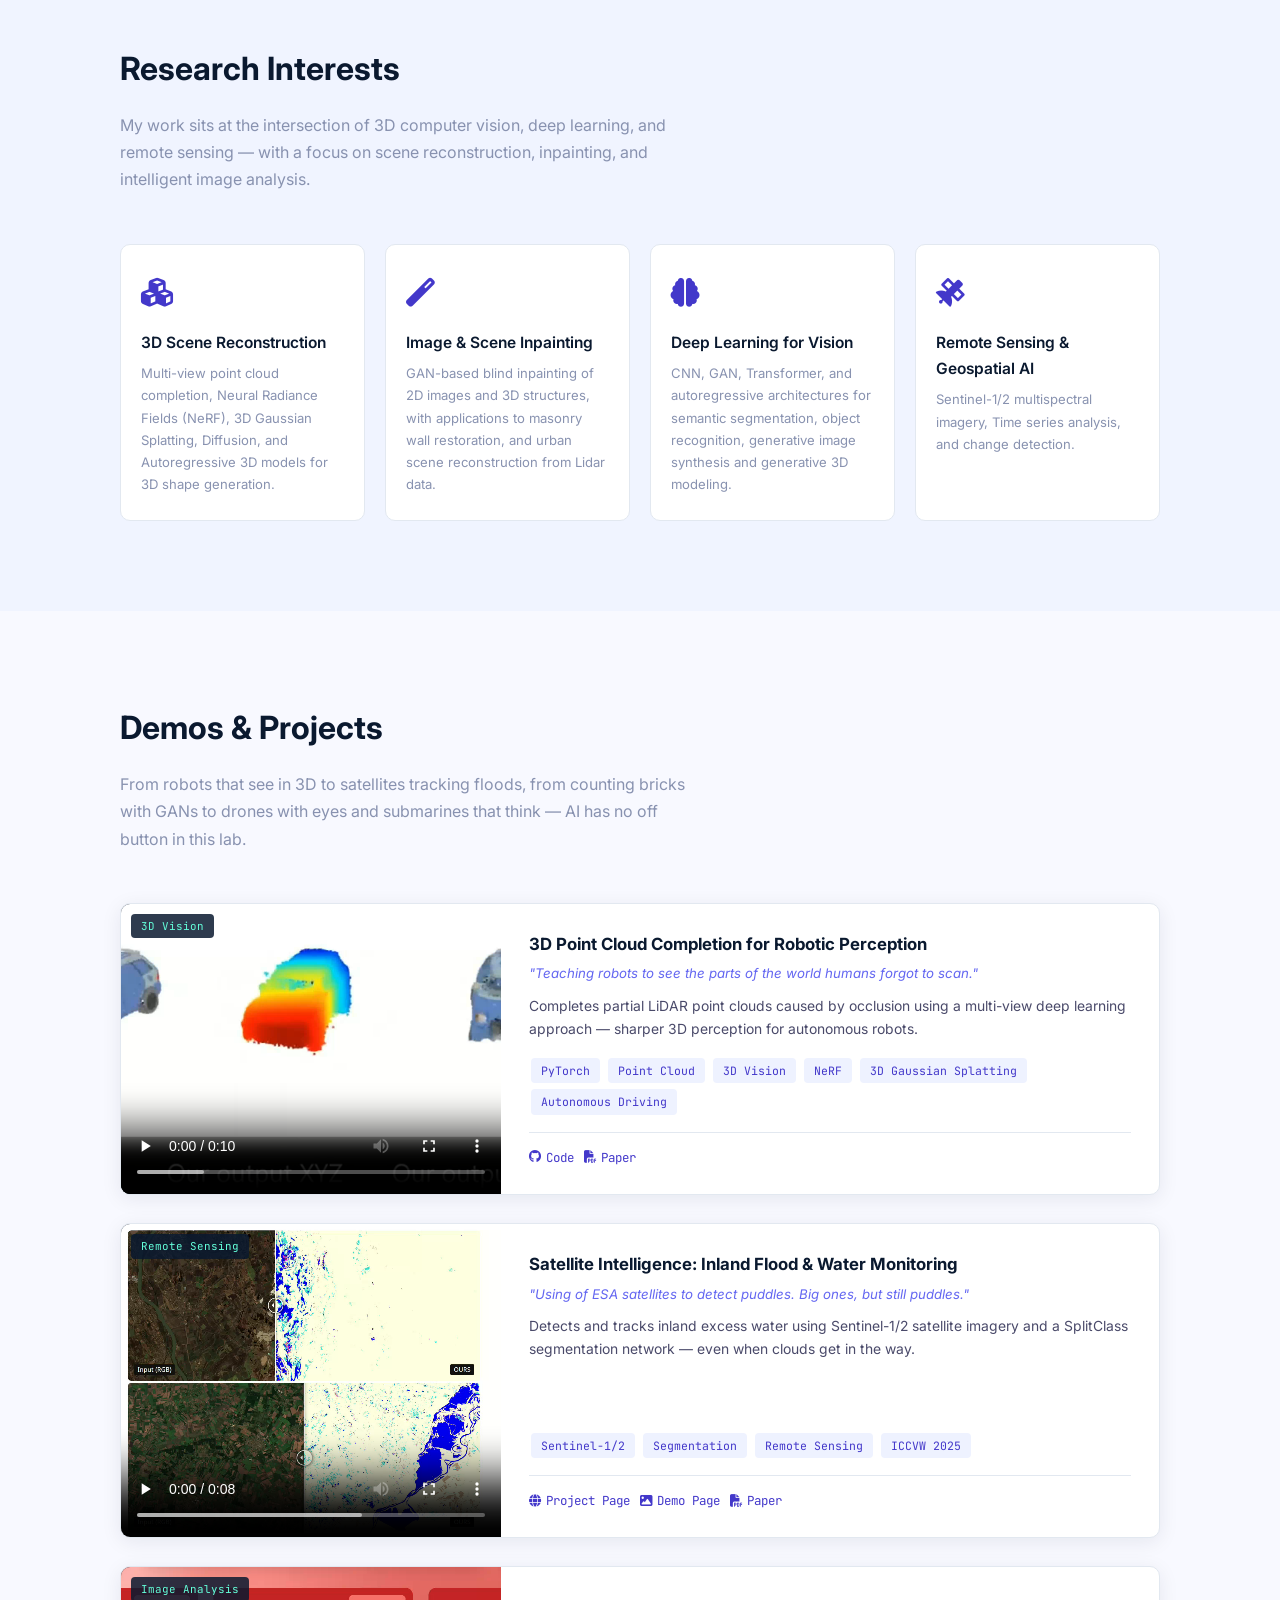
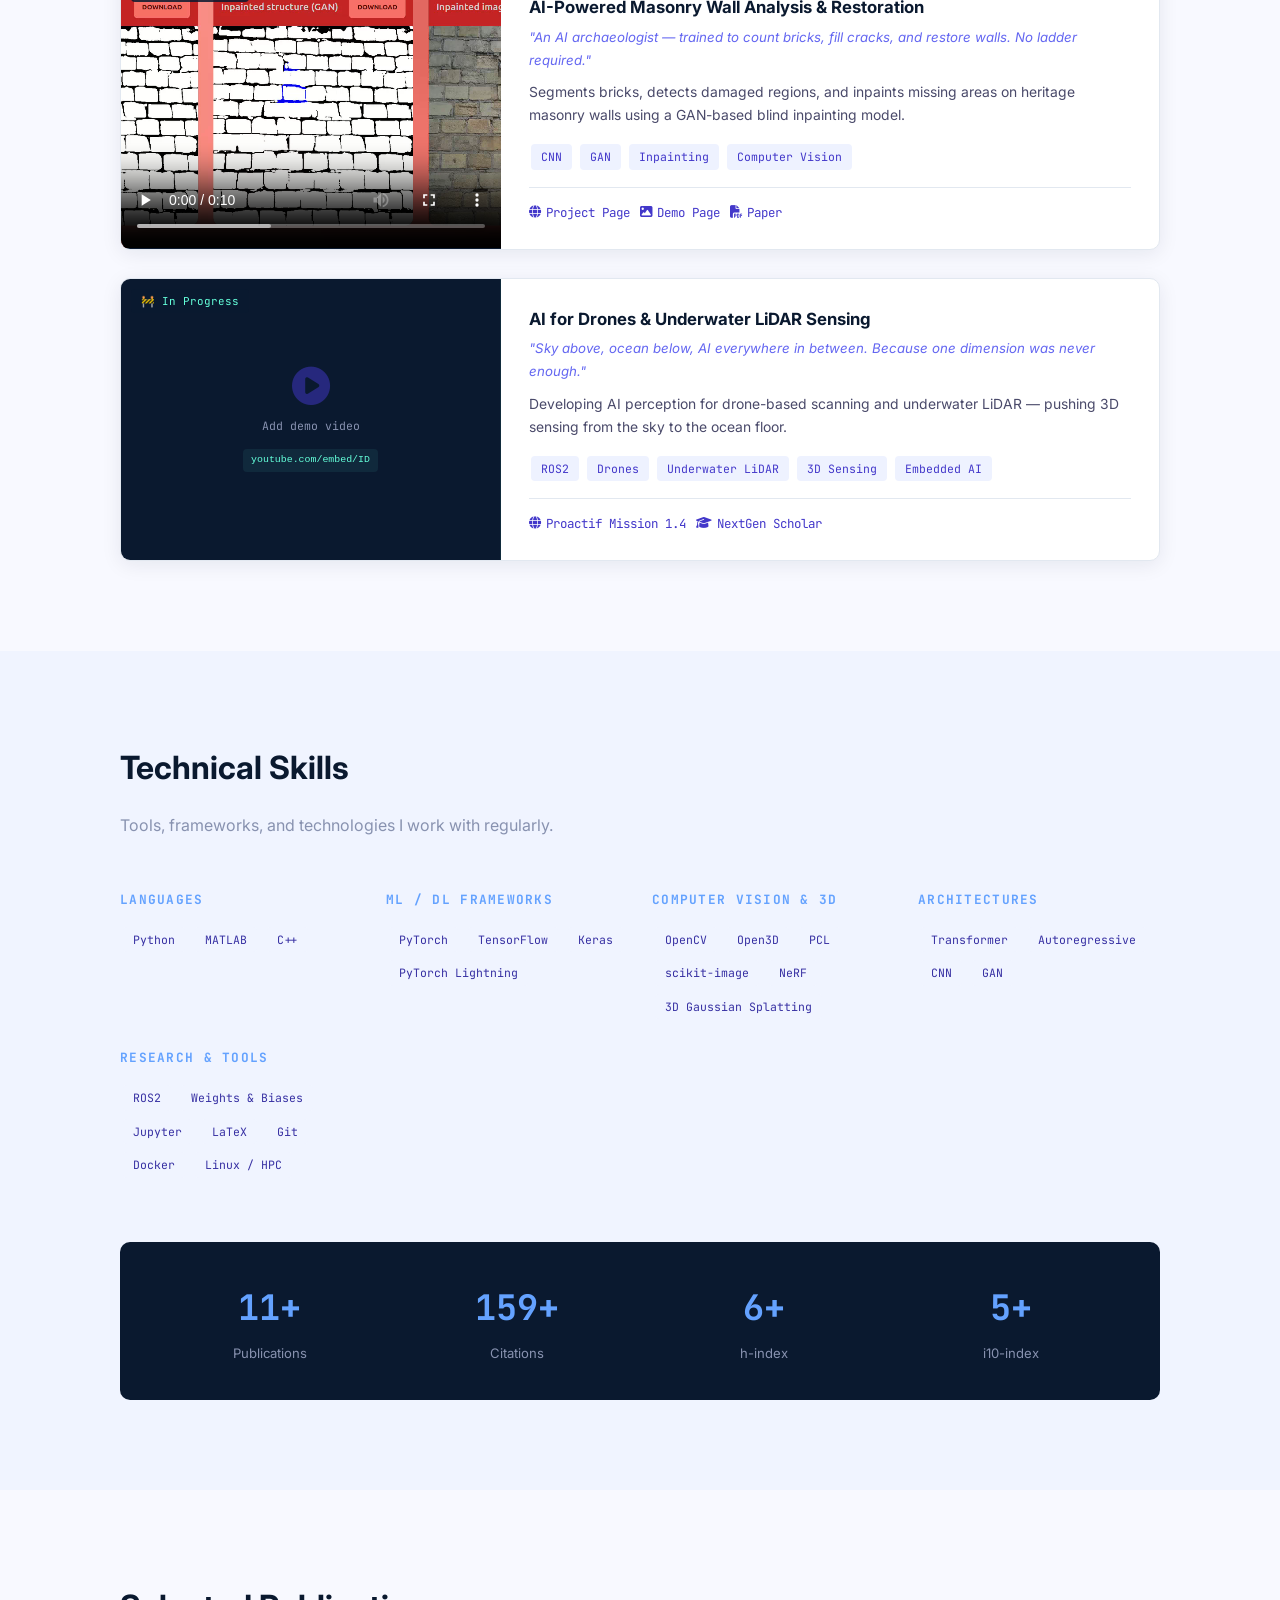
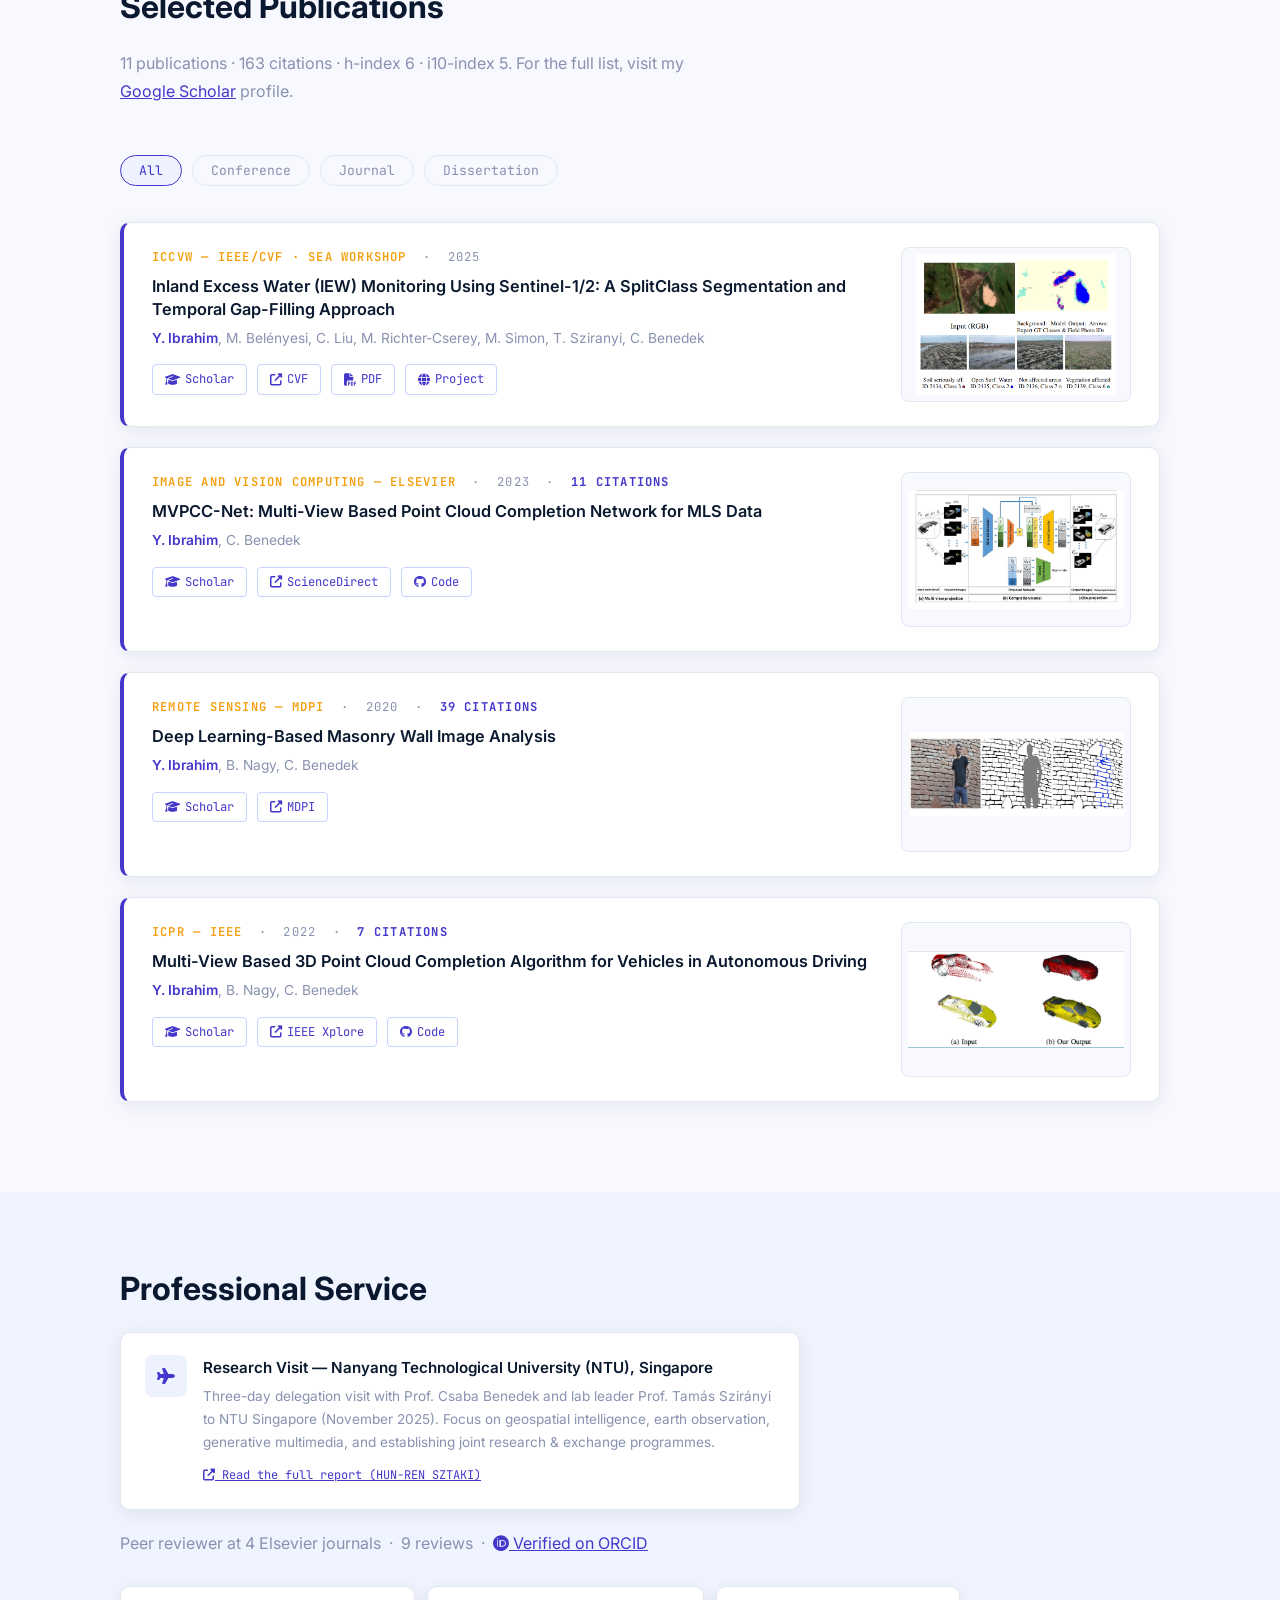
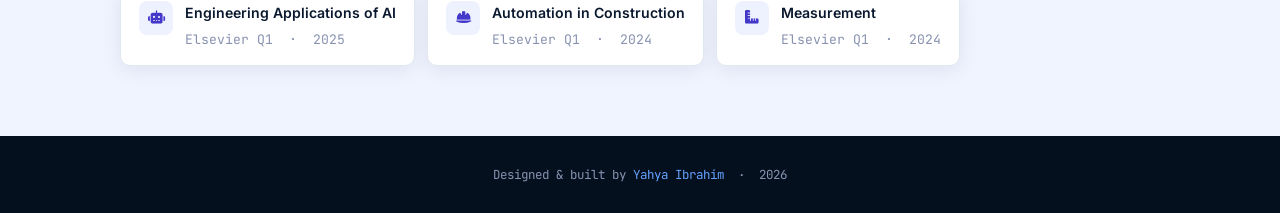
==== commit 9241d926: "update CV" ====
--- a/index.html
+++ b/index.html
@@ -810,7 +810,7 @@
       <div class="interest-card">
         <div class="interest-icon"><i class="fas fa-cubes"></i></div>
         <h4>3D Scene Reconstruction</h4>
-        <p>Multi-view point cloud completion, Neural Radiance Fields (NeRF), 3D Gaussian Splatting, and Autoregressive 3D models for 3D shape generation.</p>
+        <p>Multi-view point cloud completion, Neural Radiance Fields (NeRF), 3D Gaussian Splatting, Diffusion, and Autoregressive 3D models for 3D shape generation.</p>
       </div>
 
       <div class="interest-card">
